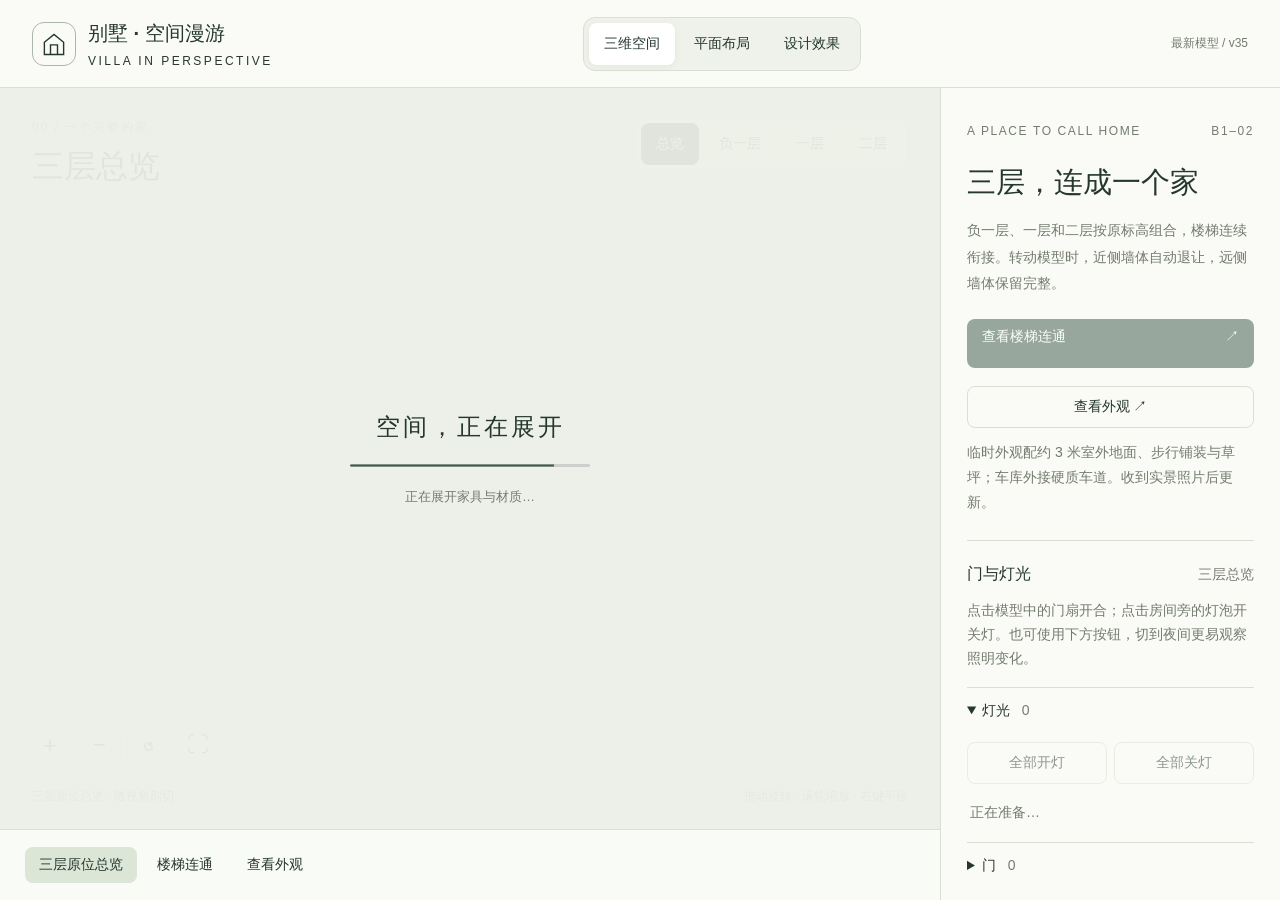
==== index.html @ 6d70e7c1 "Add first-floor perimeter landscaping and garage driveway" ====
<!doctype html>
<html lang="zh-CN"><head><meta charset="utf-8"><meta name="viewport" content="width=device-width,initial-scale=1"><meta name="theme-color" content="#f4f3ee"><title>别墅 · 空间漫游</title><link rel="stylesheet" href="style.css?v=interactive-2"><link rel="stylesheet" href="interaction-style.css?v=2"><script type="importmap">{"imports":{"three":"./vendor/three.module.js"}}</script></head>
<body>
<header><a class="brand" href="./" aria-label="别墅空间首页"><svg viewBox="0 0 32 32" fill="none" aria-hidden="true"><path d="M5 14 16 5l11 9v14H5Z M12 28V17h8v11"/></svg><span>别墅 · 空间漫游<small>VILLA IN PERSPECTIVE</small></span></a><nav aria-label="查看方式"><button data-mode="3d" aria-pressed="true">三维空间</button><button data-mode="plan" aria-pressed="false">平面布局</button><button data-mode="render" aria-pressed="false">设计效果</button></nav><span class="version">最新模型 / v35</span></header>
<main><section class="workspace" aria-label="别墅浏览区域"><div class="view-heading"><div><small id="chapter">00 / 一个完整的家</small><h1 id="floor-title">三层总览</h1></div><div class="floors" role="group" aria-label="选择楼层"><button data-floor="ALL" aria-pressed="true">总览</button><button data-floor="B1" aria-pressed="false">负一层</button><button data-floor="F1" aria-pressed="false">一层</button><button data-floor="F2" aria-pressed="false">二层</button></div></div><div id="stage" tabindex="0" role="region" aria-label="别墅三维模型，可点击门扇开合，使用灯泡按钮开关灯，拖动旋转，滚轮缩放"><div id="loader" role="status"><span class="loader-mark">空间，正在展开</span><progress id="progress" max="100" value="0"></progress><span id="load-text">正在准备三层模型…</span><button id="retry" hidden>重新加载</button></div><div id="room-labels" aria-label="三维房间标签"></div><div class="viewport-tools" aria-label="视角控制"><button id="zoom-in" aria-label="放大">＋</button><button id="zoom-out" aria-label="缩小">−</button><button id="reset" aria-label="回到本层全貌">↺</button><button id="full" aria-label="全屏查看">⛶</button></div><div class="view-note"><span id="view-name">三层原位总览 · 随视角剖切</span><span id="gesture">拖动旋转 · 滚轮缩放 · 右键平移</span></div></div><div id="render-view" hidden><img id="large-render" alt=""><div id="render-empty" hidden>该空间暂无 v35 独立效果图，可在三维空间查看最新布局。</div><p id="render-caption"></p></div><div class="room-strip" id="room-strip" aria-label="选择空间"></div></section>
<aside><div class="eyebrow">A PLACE TO CALL HOME <span id="room-index">01</span></div><h2 id="room-title">一层的全貌</h2><p id="room-description">从入户到会客、餐叙与日常起居，把每个空间的关系连起来。</p><button class="primary" id="inside">走进客厅 <span>↗</span></button><div id="overview-actions" class="overview-actions"><button id="exterior-view">查看外观 ↗</button><p>临时外观配约 3 米室外地面、步行铺装与草坪；车库外接硬质车道。收到实景照片后更新。</p></div><section class="devices" id="device-panel" aria-label="门与灯光控制"><div class="section-heading"><h3>门与灯光</h3><span id="device-scope">一层</span></div><p class="device-help">点击模型中的门扇开合；点击房间旁的灯泡开关灯。也可使用下方按钮，切到夜间更易观察照明变化。</p><details open><summary>灯光 <span id="light-count">0</span></summary><div class="device-actions"><button data-all-device="light" data-on="true">全部开灯</button><button data-all-device="light" data-on="false">全部关灯</button></div><div id="light-list" class="device-list"></div></details><details><summary>门 <span id="door-count">0</span></summary><div class="device-actions"><button data-all-device="door" data-on="true">全部开门</button><button data-all-device="door" data-on="false">全部关门</button></div><div id="door-list" class="device-list"></div></details><p id="device-status" class="device-status" role="status" aria-live="polite">开关状态在本次浏览中保留。</p><p class="device-help">开关作用于三维模型与平面布局，设计效果图保持静态。灯光为实时近似预览。</p></section><section class="reference"><div class="section-heading"><h3>设计效果对照</h3><span>v35</span></div><button id="open-render" aria-label="放大设计效果图"><img id="reference-image" src="images/living.jpg" alt="v35 客厅渲染图"><span>查看大图 ↗</span></button><p id="image-note">客厅 · 最新设计渲染</p></section><section class="settings"><h3>空间呈现</h3><div class="setting"><span>墙体显示</span><div class="segmented" role="group" aria-label="墙体显示"><button id="cut" aria-pressed="true">随视角</button><button id="solid" aria-pressed="false">完整</button></div></div><div class="setting"><label for="labels">房间与灯光标签</label><input type="checkbox" id="labels" checked></div><div class="setting"><span>光线氛围</span><div class="segmented" role="group" aria-label="光线氛围"><button id="day" aria-pressed="true">日间</button><button id="night" aria-pressed="false">夜间</button></div></div><p class="hint">随视角模式保留远侧完整墙面，隐藏近侧墙体上部；平面布局使用统一低墙。灯光为实时近似预览。</p></section><details><summary>图纸与模型说明</summary><p>三维模型直接来自 v35 完整工程，保留三层建筑和家具布局，并为浏览器简化细分与材质。三层总览按原标高拼合，二层到层平台补充衔接板。外观与屋顶出入口为临时方案，等待照片更新。平面布局是单层模型的正上方视图。效果图仅展示已有 v35 渲染。</p><p>建筑尺寸及部分家具使用空间仍待核定，本页用于设计浏览。</p><p><a href="credits.html">素材来源与使用说明</a></p></details></aside></main>
<script type="module" src="app.js?v=landscape-1"></script></body></html>
---- style.css ----
:root{font-family:Inter,"Microsoft YaHei","PingFang SC",sans-serif;color:#25372e;background:#f4f3ee;font-synthesis:none;--ink:#25372e;--muted:#747b71;--line:#dadfd5;--paper:#fafbf7;--accent:#365646}*{box-sizing:border-box}body{margin:0}button,input,a{-webkit-tap-highlight-color:transparent}button{font:inherit;cursor:pointer;border:1px solid var(--line);background:transparent;color:inherit;min-height:42px;border-radius:8px;padding:9px 15px;transition:background .18s,color .18s}button:hover{background:#e4eadf}button:focus-visible,a:focus-visible,summary:focus-visible,input:focus-visible{outline:3px solid #8ca88e;outline-offset:3px}button[aria-pressed=true]{background:var(--ink);color:white;border-color:var(--ink)}button:disabled{opacity:.5;cursor:wait}button[hidden],[hidden]{display:none!important}header{height:88px;border-bottom:1px solid var(--line);display:flex;align-items:center;justify-content:space-between;padding:0 32px;background:var(--paper);gap:20px}.brand{display:flex;gap:12px;align-items:center;text-decoration:none;color:inherit;font-size:20px;font-weight:600}.brand svg{width:44px;height:44px;border:1px solid #acb6aa;border-radius:12px;padding:7px;stroke:currentColor;stroke-width:1.6}.brand small{display:block;font-size:12px;letter-spacing:2.5px;margin-top:7px;font-weight:400}nav{display:flex;gap:4px;background:#eff1eb;padding:5px;border:1px solid var(--line);border-radius:12px}nav button{border:0;font-size:14px}nav button[aria-pressed=true]{background:white;color:var(--ink);box-shadow:0 2px 9px #2436260c}.version{font-size:12px;color:var(--muted)}main{display:grid;grid-template-columns:minmax(0,1fr) 340px;height:calc(100dvh - 88px);min-height:620px}.workspace{position:relative;display:flex;flex-direction:column;min-width:0;overflow:hidden;background:radial-gradient(ellipse at center,#f3f4ed,#e8ece3)}.view-heading{position:absolute;top:29px;left:32px;right:32px;display:flex;justify-content:space-between;align-items:flex-start;z-index:3;pointer-events:none}.view-heading small{color:var(--muted);font-size:12px;letter-spacing:2px}h1{font-weight:400;font-size:32px;margin:9px 0}.floors{display:flex;gap:5px;padding:5px;border:1px solid #d2d8cb;background:#fafbf7ed;border-radius:12px;pointer-events:auto}.floors button{font-size:14px;border:0}#stage{position:relative;flex:1;min-height:400px;outline:none;touch-action:none}canvas{display:block;width:100%;height:100%}#loader{position:absolute;inset:0;display:flex;align-items:center;justify-content:center;flex-direction:column;gap:20px;z-index:8;background:#edf0e8ef}.loader-mark{font-size:24px;font-weight:300;letter-spacing:3px}progress{width:240px;height:5px;accent-color:var(--accent)}#load-text{font-size:13px;color:var(--muted)}.viewport-tools{position:absolute;bottom:63px;left:28px;display:flex;gap:6px;z-index:4}.viewport-tools button{font-size:22px;min-width:43px;background:#fafbf7e8;padding:4px 10px}.view-note{position:absolute;bottom:24px;left:32px;right:32px;display:flex;justify-content:space-between;gap:12px;color:#626d60;font-size:12px}.room-strip{display:flex;gap:6px;flex-wrap:wrap;border-top:1px solid var(--line);padding:17px 25px;background:#f9fbf7}.room-strip button{font-size:14px;min-height:36px;padding:7px 13px;border-color:transparent}.room-strip button[aria-pressed=true]{background:#dbe6d7;color:var(--ink)}aside{background:var(--paper);border-left:1px solid var(--line);padding:36px 26px 28px;overflow-y:auto}.eyebrow{font-size:12px;letter-spacing:1.6px;color:var(--muted);display:flex;justify-content:space-between}h2{font-weight:400;font-size:29px;margin:25px 0 14px}p{font-size:14px;line-height:1.9;color:#737b6e;margin:0 0 20px}.primary{display:flex;justify-content:space-between;width:100%;background:var(--accent);color:#fff;border:0;margin:22px 0 30px;min-height:49px;font-size:14px}.primary:hover{background:#244736}.section-heading{display:flex;justify-content:space-between;align-items:center}.section-heading span{font-size:12px;color:var(--muted)}h3{font-size:14px;font-weight:500;margin:0 0 15px}.reference button{position:relative;padding:0;border:0;display:block;width:100%;overflow:hidden;line-height:0}.reference img{width:100%;aspect-ratio:16/9;object-fit:cover;display:block;border-radius:8px}.reference button span{position:absolute;bottom:0;right:0;background:#203529ac;color:white;font-size:12px;padding:12px;line-height:1}.reference p{font-size:12px;margin:10px 0 22px}.settings{padding:23px 0 7px;border-top:1px solid var(--line)}.setting{display:flex;align-items:center;justify-content:space-between;margin:14px 0;font-size:14px}.segmented{display:flex;gap:3px;background:#edf0e8;padding:3px;border-radius:8px}.segmented button{font-size:13px;border:0;min-height:33px;padding:6px 13px}.segmented button[aria-pressed=true]{background:#fff;color:var(--ink);box-shadow:0 1px 3px #0001}input[type=checkbox]{accent-color:var(--accent);width:20px;height:20px}.hint{font-size:12px;line-height:1.8;margin:18px 0;color:#848a80}details{border-top:1px solid var(--line);padding-top:20px;font-size:13px}summary{cursor:pointer}details p{font-size:12px;margin:15px 0}details a{color:var(--ink)}#room-labels{position:absolute;inset:0;pointer-events:none;overflow:hidden}.label{position:absolute;transform:translate(-50%,-50%);pointer-events:auto;background:#fafcf4ed;border:1px solid #c6cfc1;border-radius:20px;padding:5px 12px;font-size:12px;min-height:30px;box-shadow:0 2px 7px #3642330d;white-space:nowrap}.label.selected{background:#365646;color:white;border-color:#365646}#render-view{flex:1;min-height:400px;padding:128px 34px 34px;display:flex;flex-direction:column;justify-content:center;align-items:center}#large-render{max-width:100%;max-height:calc(100dvh - 345px);object-fit:contain;box-shadow:0 14px 40px #23351e12}#render-caption{font-size:13px;margin:15px 0 0}#render-empty{padding:50px;font-size:16px;line-height:2;max-width:500px}.workspace:fullscreen{height:100dvh;width:100vw}.workspace:fullscreen #stage{height:calc(100dvh - 100px)}@media(min-width:1700px){main{grid-template-columns:minmax(0,1fr) 380px}aside{padding:42px 32px}p{font-size:16px}.room-strip{padding:20px 32px}}@media(max-width:1050px){header{padding:0 20px}.version{display:none}main{grid-template-columns:minmax(0,1fr) 300px}.view-heading{left:20px;right:20px}.floors button{padding:8px}.view-note{left:20px;right:20px;flex-direction:column}#gesture{font-size:12px}.viewport-tools{bottom:76px}.brand{font-size:17px}.brand small{font-size:12px}}@media(max-width:760px){header{height:auto;min-height:128px;flex-wrap:wrap;justify-content:center;padding:18px 14px 12px;gap:15px}.brand{width:100%;justify-content:center;font-size:18px}.brand svg{width:37px;height:37px}.brand small{font-size:12px;margin-top:4px}nav{width:100%;justify-content:center}nav button{flex:1}main{display:block;height:auto;min-height:0}.workspace{height:76dvh;min-height:580px}.view-heading{top:20px;left:18px;right:18px}h1{font-size:25px}.view-heading small{font-size:12px}.floors{gap:0;padding:3px}.floors button{font-size:12px;padding:8px}.room-strip{padding:11px 12px;max-height:137px;overflow-y:auto;gap:3px}.room-strip button{font-size:13px;padding:6px 10px}.viewport-tools{left:17px}.view-note{left:18px;bottom:18px}#stage{min-height:340px}aside{border-left:0;border-top:1px solid var(--line);padding:30px 23px;overflow:visible}#large-render{max-height:45dvh}#render-view{min-height:320px;padding:110px 18px 20px}.reference img{max-height:300px;object-fit:contain;background:#edf0e8}p{font-size:16px}.hint,details p{font-size:13px}.label{font-size:12px;padding:4px 9px}}@media(prefers-reduced-motion:reduce){*{transition:none!important}}
---- interaction-style.css ----
.devices{border-top:1px solid var(--line);padding:23px 0 22px;margin-bottom:22px}
.devices h3{font-size:16px;margin-bottom:0}
.devices .section-heading{gap:12px;margin-bottom:14px}
.devices .section-heading span{font-size:14px;text-align:right}
.device-help{font-size:14px;line-height:1.7;margin:12px 0 16px}
.devices details{padding-top:14px;margin-top:14px}
.devices summary{font-size:14px;min-height:32px}
.devices summary span{color:var(--muted);margin-left:8px}
.device-actions{display:flex;gap:7px;margin:8px 0 12px}
.device-actions button{flex:1;font-size:14px;padding:8px}
.device-list{display:grid;gap:6px;max-height:240px;overflow-y:auto;padding:3px}
.device-row{display:flex;justify-content:space-between;align-items:center;gap:10px;text-align:left;width:100%;font-size:14px;padding:10px;line-height:1.5}
.device-row[aria-pressed=true]{background:#e2eadb;color:var(--ink);border-color:#a6baa0}
.device-state{flex-shrink:0;font-size:12px;color:inherit}
.device-status{font-size:14px;min-height:24px;margin:15px 0 0;color:var(--ink)}
.device-empty{font-size:14px;margin:0}
.label-wrap{position:absolute;display:flex;transform:translate(-50%,-50%);pointer-events:auto;white-space:nowrap;background:#fafcf4ed;border:1px solid #b6c2b0;border-radius:22px;box-shadow:0 2px 7px #3642330d}
.label-wrap button{font-size:14px;min-height:36px;border:0;border-radius:22px;padding:6px 12px;background:transparent;line-height:1.4}
.label-wrap .room-target.selected{background:var(--accent);color:white}
.label-wrap .light-target{display:grid;place-items:center;min-width:38px;padding:6px;border-left:1px solid #b6c2b0;border-radius:0 22px 22px 0;color:#747b71}
.label-wrap .light-target[aria-pressed=true]{background:#f5dfa6;color:#604512}
.light-target svg{height:20px;width:20px;stroke:currentColor;stroke-width:1.7;stroke-linecap:round;stroke-linejoin:round}
.overview-actions{margin:-12px 0 25px}
.overview-actions button{width:100%;font-size:14px}
.overview-actions p{font-size:14px;margin:12px 0 0;line-height:1.8}
.floor-label{border-color:#7b927a;background:#f8faef}
.floor-label button{font-size:14px;font-weight:500;min-height:42px}
.label-wrap button:hover{background:#dbe6d7}
@media(max-width:760px){.device-list{max-height:280px}.device-actions button,.label-wrap button{min-height:44px}.label-wrap .light-target{min-width:44px}.device-row{font-size:16px}.device-state{font-size:14px}}
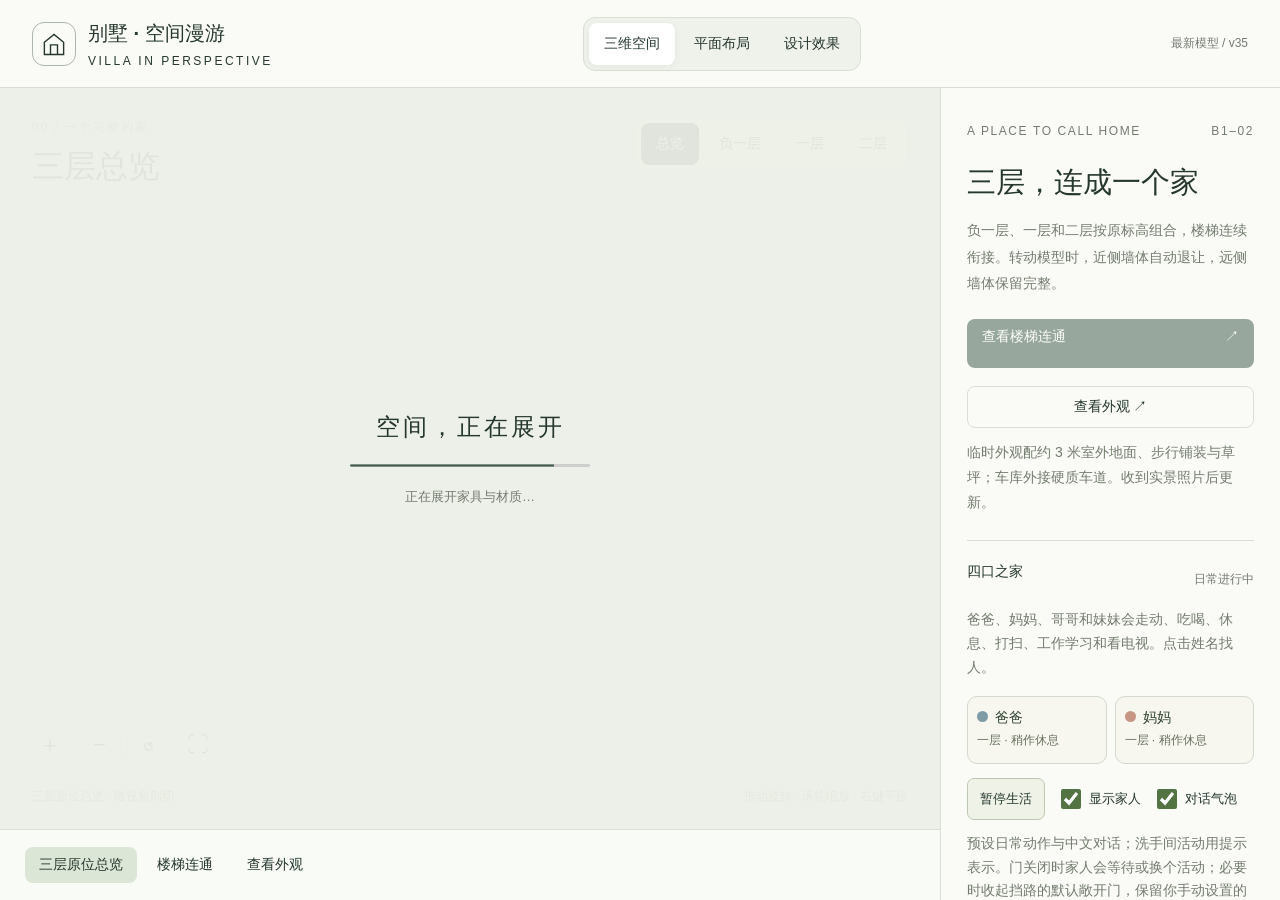
==== commit 22d10bb6: "Add animated family routines, conversations and stair navigation" ====
--- a/index.html
+++ b/index.html
@@ -1,7 +1,7 @@
 <!doctype html>
-<html lang="zh-CN"><head><meta charset="utf-8"><meta name="viewport" content="width=device-width,initial-scale=1"><meta name="theme-color" content="#f4f3ee"><title>别墅 · 空间漫游</title><link rel="stylesheet" href="style.css?v=interactive-2"><link rel="stylesheet" href="interaction-style.css?v=2"><script type="importmap">{"imports":{"three":"./vendor/three.module.js"}}</script></head>
+<html lang="zh-CN"><head><meta charset="utf-8"><meta name="viewport" content="width=device-width,initial-scale=1"><meta name="theme-color" content="#f4f3ee"><title>别墅 · 空间漫游</title><link rel="stylesheet" href="style.css?v=interactive-2"><link rel="stylesheet" href="interaction-style.css?v=2"><link rel="stylesheet" href="family-style.css?v=1"><script type="importmap">{"imports":{"three":"./vendor/three.module.js"}}</script></head>
 <body>
 <header><a class="brand" href="./" aria-label="别墅空间首页"><svg viewBox="0 0 32 32" fill="none" aria-hidden="true"><path d="M5 14 16 5l11 9v14H5Z M12 28V17h8v11"/></svg><span>别墅 · 空间漫游<small>VILLA IN PERSPECTIVE</small></span></a><nav aria-label="查看方式"><button data-mode="3d" aria-pressed="true">三维空间</button><button data-mode="plan" aria-pressed="false">平面布局</button><button data-mode="render" aria-pressed="false">设计效果</button></nav><span class="version">最新模型 / v35</span></header>
-<main><section class="workspace" aria-label="别墅浏览区域"><div class="view-heading"><div><small id="chapter">00 / 一个完整的家</small><h1 id="floor-title">三层总览</h1></div><div class="floors" role="group" aria-label="选择楼层"><button data-floor="ALL" aria-pressed="true">总览</button><button data-floor="B1" aria-pressed="false">负一层</button><button data-floor="F1" aria-pressed="false">一层</button><button data-floor="F2" aria-pressed="false">二层</button></div></div><div id="stage" tabindex="0" role="region" aria-label="别墅三维模型，可点击门扇开合，使用灯泡按钮开关灯，拖动旋转，滚轮缩放"><div id="loader" role="status"><span class="loader-mark">空间，正在展开</span><progress id="progress" max="100" value="0"></progress><span id="load-text">正在准备三层模型…</span><button id="retry" hidden>重新加载</button></div><div id="room-labels" aria-label="三维房间标签"></div><div class="viewport-tools" aria-label="视角控制"><button id="zoom-in" aria-label="放大">＋</button><button id="zoom-out" aria-label="缩小">−</button><button id="reset" aria-label="回到本层全貌">↺</button><button id="full" aria-label="全屏查看">⛶</button></div><div class="view-note"><span id="view-name">三层原位总览 · 随视角剖切</span><span id="gesture">拖动旋转 · 滚轮缩放 · 右键平移</span></div></div><div id="render-view" hidden><img id="large-render" alt=""><div id="render-empty" hidden>该空间暂无 v35 独立效果图，可在三维空间查看最新布局。</div><p id="render-caption"></p></div><div class="room-strip" id="room-strip" aria-label="选择空间"></div></section>
-<aside><div class="eyebrow">A PLACE TO CALL HOME <span id="room-index">01</span></div><h2 id="room-title">一层的全貌</h2><p id="room-description">从入户到会客、餐叙与日常起居，把每个空间的关系连起来。</p><button class="primary" id="inside">走进客厅 <span>↗</span></button><div id="overview-actions" class="overview-actions"><button id="exterior-view">查看外观 ↗</button><p>临时外观配约 3 米室外地面、步行铺装与草坪；车库外接硬质车道。收到实景照片后更新。</p></div><section class="devices" id="device-panel" aria-label="门与灯光控制"><div class="section-heading"><h3>门与灯光</h3><span id="device-scope">一层</span></div><p class="device-help">点击模型中的门扇开合；点击房间旁的灯泡开关灯。也可使用下方按钮，切到夜间更易观察照明变化。</p><details open><summary>灯光 <span id="light-count">0</span></summary><div class="device-actions"><button data-all-device="light" data-on="true">全部开灯</button><button data-all-device="light" data-on="false">全部关灯</button></div><div id="light-list" class="device-list"></div></details><details><summary>门 <span id="door-count">0</span></summary><div class="device-actions"><button data-all-device="door" data-on="true">全部开门</button><button data-all-device="door" data-on="false">全部关门</button></div><div id="door-list" class="device-list"></div></details><p id="device-status" class="device-status" role="status" aria-live="polite">开关状态在本次浏览中保留。</p><p class="device-help">开关作用于三维模型与平面布局，设计效果图保持静态。灯光为实时近似预览。</p></section><section class="reference"><div class="section-heading"><h3>设计效果对照</h3><span>v35</span></div><button id="open-render" aria-label="放大设计效果图"><img id="reference-image" src="images/living.jpg" alt="v35 客厅渲染图"><span>查看大图 ↗</span></button><p id="image-note">客厅 · 最新设计渲染</p></section><section class="settings"><h3>空间呈现</h3><div class="setting"><span>墙体显示</span><div class="segmented" role="group" aria-label="墙体显示"><button id="cut" aria-pressed="true">随视角</button><button id="solid" aria-pressed="false">完整</button></div></div><div class="setting"><label for="labels">房间与灯光标签</label><input type="checkbox" id="labels" checked></div><div class="setting"><span>光线氛围</span><div class="segmented" role="group" aria-label="光线氛围"><button id="day" aria-pressed="true">日间</button><button id="night" aria-pressed="false">夜间</button></div></div><p class="hint">随视角模式保留远侧完整墙面，隐藏近侧墙体上部；平面布局使用统一低墙。灯光为实时近似预览。</p></section><details><summary>图纸与模型说明</summary><p>三维模型直接来自 v35 完整工程，保留三层建筑和家具布局，并为浏览器简化细分与材质。三层总览按原标高拼合，二层到层平台补充衔接板。外观与屋顶出入口为临时方案，等待照片更新。平面布局是单层模型的正上方视图。效果图仅展示已有 v35 渲染。</p><p>建筑尺寸及部分家具使用空间仍待核定，本页用于设计浏览。</p><p><a href="credits.html">素材来源与使用说明</a></p></details></aside></main>
-<script type="module" src="app.js?v=landscape-1"></script></body></html>
+<main><section class="workspace" aria-label="别墅浏览区域"><div class="view-heading"><div><small id="chapter">00 / 一个完整的家</small><h1 id="floor-title">三层总览</h1></div><div class="floors" role="group" aria-label="选择楼层"><button data-floor="ALL" aria-pressed="true">总览</button><button data-floor="B1" aria-pressed="false">负一层</button><button data-floor="F1" aria-pressed="false">一层</button><button data-floor="F2" aria-pressed="false">二层</button></div></div><div id="stage" tabindex="0" role="region" aria-label="别墅三维模型，可点击门扇开合，使用灯泡按钮开关灯，拖动旋转，滚轮缩放"><div id="loader" role="status"><span class="loader-mark">空间，正在展开</span><progress id="progress" max="100" value="0"></progress><span id="load-text">正在准备三层模型…</span><button id="retry" hidden>重新加载</button></div><div id="family-bubbles" class="family-bubbles" aria-label="家人对话"></div><div id="room-labels" aria-label="三维房间标签"></div><div class="viewport-tools" aria-label="视角控制"><button id="zoom-in" aria-label="放大">＋</button><button id="zoom-out" aria-label="缩小">−</button><button id="reset" aria-label="回到本层全貌">↺</button><button id="full" aria-label="全屏查看">⛶</button></div><div class="view-note"><span id="view-name">三层原位总览 · 随视角剖切</span><span id="gesture">拖动旋转 · 滚轮缩放 · 右键平移</span></div></div><div id="render-view" hidden><img id="large-render" alt=""><div id="render-empty" hidden>该空间暂无 v35 独立效果图，可在三维空间查看最新布局。</div><p id="render-caption"></p></div><div class="room-strip" id="room-strip" aria-label="选择空间"></div></section>
+<aside><div class="eyebrow">A PLACE TO CALL HOME <span id="room-index">01</span></div><h2 id="room-title">一层的全貌</h2><p id="room-description">从入户到会客、餐叙与日常起居，把每个空间的关系连起来。</p><button class="primary" id="inside">走进客厅 <span>↗</span></button><div id="overview-actions" class="overview-actions"><button id="exterior-view">查看外观 ↗</button><p>临时外观配约 3 米室外地面、步行铺装与草坪；车库外接硬质车道。收到实景照片后更新。</p></div><section class="family" aria-label="四口之家"><div class="section-heading"><h3>四口之家</h3><span>日常进行中</span></div><p class="device-help">爸爸、妈妈、哥哥和妹妹会走动、吃喝、休息、打扫、工作学习和看电视。点击姓名找人。</p><div id="family-list" class="family-list"></div><div class="family-options"><button id="family-pause" aria-pressed="false">暂停生活</button><label><input id="family-show" type="checkbox" checked>显示家人</label><label><input id="family-dialogue" type="checkbox" checked>对话气泡</label></div><p class="device-help">预设日常动作与中文对话；洗手间活动用提示表示。门关闭时家人会等待或换个活动；必要时收起挡路的默认敞开门，保留你手动设置的门状态。人物仅在三维与平面视图中活动。</p></section><section class="devices" id="device-panel" aria-label="门与灯光控制"><div class="section-heading"><h3>门与灯光</h3><span id="device-scope">一层</span></div><p class="device-help">点击模型中的门扇开合；点击房间旁的灯泡开关灯。也可使用下方按钮，切到夜间更易观察照明变化。</p><details open><summary>灯光 <span id="light-count">0</span></summary><div class="device-actions"><button data-all-device="light" data-on="true">全部开灯</button><button data-all-device="light" data-on="false">全部关灯</button></div><div id="light-list" class="device-list"></div></details><details><summary>门 <span id="door-count">0</span></summary><div class="device-actions"><button data-all-device="door" data-on="true">全部开门</button><button data-all-device="door" data-on="false">全部关门</button></div><div id="door-list" class="device-list"></div></details><p id="device-status" class="device-status" role="status" aria-live="polite">开关状态在本次浏览中保留。</p><p class="device-help">开关作用于三维模型与平面布局，设计效果图保持静态。灯光为实时近似预览。</p></section><section class="reference"><div class="section-heading"><h3>设计效果对照</h3><span>v35</span></div><button id="open-render" aria-label="放大设计效果图"><img id="reference-image" src="images/living.jpg" alt="v35 客厅渲染图"><span>查看大图 ↗</span></button><p id="image-note">客厅 · 最新设计渲染</p></section><section class="settings"><h3>空间呈现</h3><div class="setting"><span>墙体显示</span><div class="segmented" role="group" aria-label="墙体显示"><button id="cut" aria-pressed="true">随视角</button><button id="solid" aria-pressed="false">完整</button></div></div><div class="setting"><label for="labels">房间与灯光标签</label><input type="checkbox" id="labels" checked></div><div class="setting"><span>光线氛围</span><div class="segmented" role="group" aria-label="光线氛围"><button id="day" aria-pressed="true">日间</button><button id="night" aria-pressed="false">夜间</button></div></div><p class="hint">随视角模式保留远侧完整墙面，隐藏近侧墙体上部；平面布局使用统一低墙。灯光为实时近似预览。</p></section><details><summary>图纸与模型说明</summary><p>三维模型直接来自 v35 完整工程，保留三层建筑和家具布局，并为浏览器简化细分与材质。三层总览按原标高拼合，二层到层平台补充衔接板。外观与屋顶出入口为临时方案，等待照片更新。平面布局是单层模型的正上方视图。效果图仅展示已有 v35 渲染。</p><p>建筑尺寸及部分家具使用空间仍待核定，本页用于设计浏览。</p><p><a href="credits.html">素材来源与使用说明</a></p></details></aside></main>
+<script type="module" src="app.js?v=family-1"></script></body></html>
--- a/family-style.css
+++ b/family-style.css
@@ -0,0 +1 @@
+.family{border-top:1px solid #d8dbd0;margin-top:24px;padding-top:22px}.family-list{display:grid;grid-template-columns:1fr 1fr;gap:8px;margin:14px 0}.family-person{padding:11px 9px;text-align:left;border:1px solid #d3d9cb;border-radius:10px;background:#f7f7f0;min-height:68px}.family-person strong{display:block;font-size:14px;color:#344634}.family-person strong:before{content:'';display:inline-block;width:11px;height:11px;background:var(--person-color);border-radius:50%;margin-right:7px}.family-person span{display:block;font-size:12px;line-height:1.6;color:#67705e;margin-top:4px}.family-person:hover{background:#eaf0e2}.family-options{display:flex;flex-wrap:wrap;align-items:center;gap:12px;font-size:13px}.family-options button{padding:8px 12px;border:1px solid #bdc8b3;border-radius:7px;background:#eef2e7;font-size:13px}.family-options label{display:flex;align-items:center;gap:5px}.family-options input{accent-color:#537343}.family-bubbles{position:absolute;inset:0;pointer-events:none;z-index:5;overflow:hidden}.family-bubble{position:absolute;transform:translate(-50%,-100%);width:max-content;max-width:min(210px,65vw);padding:9px 13px;border:1px solid #b5c6a6;border-radius:13px 13px 13px 3px;background:rgba(255,253,245,.96);color:#344631;font-size:13px;line-height:1.5;box-shadow:0 4px 14px #31402419}.family-bubble[hidden]{display:none}
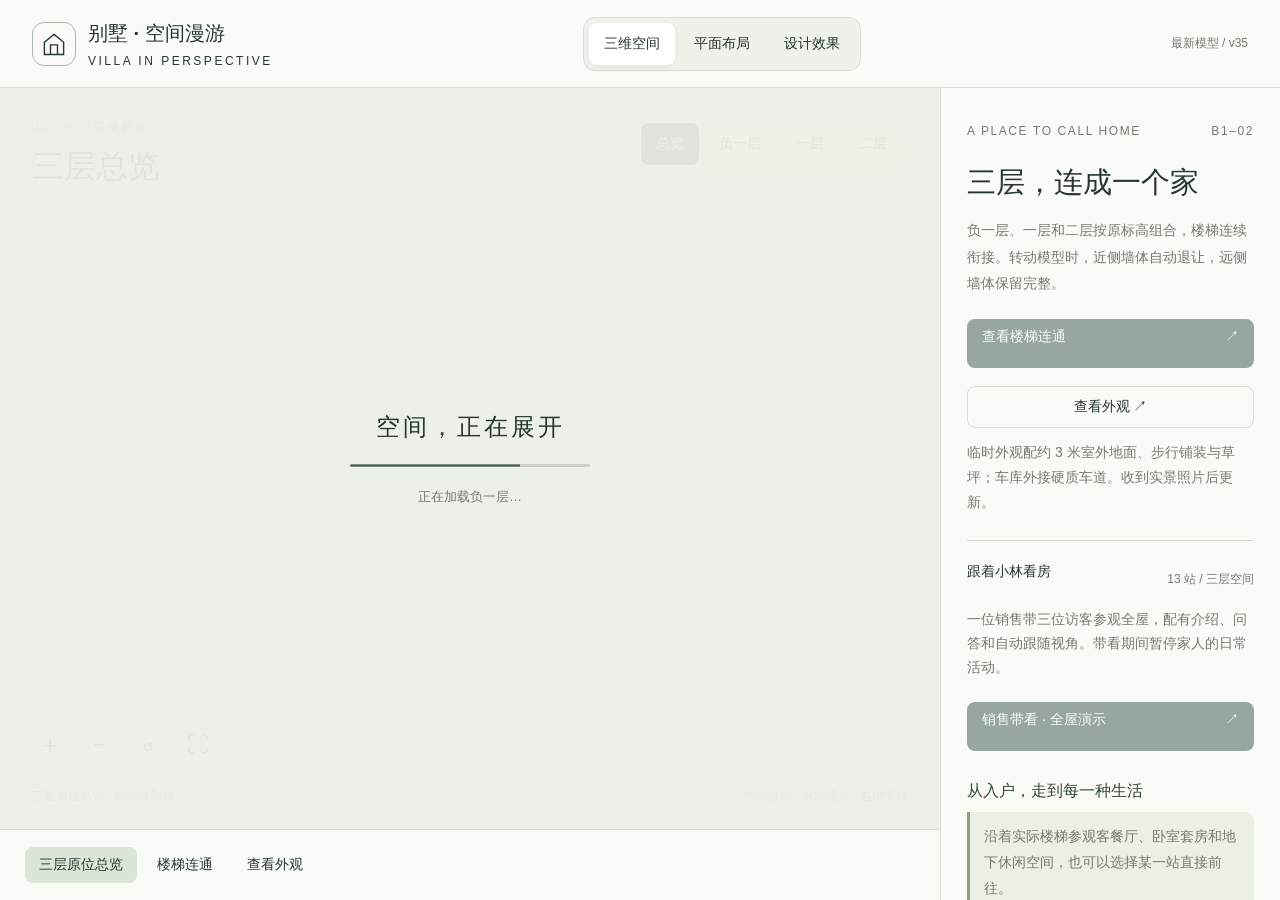
==== commit b9d37be1: "Add furniture activities and guided villa tour" ====
--- a/index.html
+++ b/index.html
@@ -1,7 +1,7 @@
 <!doctype html>
-<html lang="zh-CN"><head><meta charset="utf-8"><meta name="viewport" content="width=device-width,initial-scale=1"><meta name="theme-color" content="#f4f3ee"><title>别墅 · 空间漫游</title><link rel="stylesheet" href="style.css?v=interactive-2"><link rel="stylesheet" href="interaction-style.css?v=2"><link rel="stylesheet" href="family-style.css?v=1"><script type="importmap">{"imports":{"three":"./vendor/three.module.js"}}</script></head>
+<html lang="zh-CN"><head><meta charset="utf-8"><meta name="viewport" content="width=device-width,initial-scale=1"><meta name="theme-color" content="#f4f3ee"><title>别墅 · 空间漫游</title><link rel="stylesheet" href="style.css?v=interactive-2"><link rel="stylesheet" href="interaction-style.css?v=2"><link rel="stylesheet" href="family-style.css?v=2"><script type="importmap">{"imports":{"three":"./vendor/three.module.js"}}</script></head>
 <body>
 <header><a class="brand" href="./" aria-label="别墅空间首页"><svg viewBox="0 0 32 32" fill="none" aria-hidden="true"><path d="M5 14 16 5l11 9v14H5Z M12 28V17h8v11"/></svg><span>别墅 · 空间漫游<small>VILLA IN PERSPECTIVE</small></span></a><nav aria-label="查看方式"><button data-mode="3d" aria-pressed="true">三维空间</button><button data-mode="plan" aria-pressed="false">平面布局</button><button data-mode="render" aria-pressed="false">设计效果</button></nav><span class="version">最新模型 / v35</span></header>
 <main><section class="workspace" aria-label="别墅浏览区域"><div class="view-heading"><div><small id="chapter">00 / 一个完整的家</small><h1 id="floor-title">三层总览</h1></div><div class="floors" role="group" aria-label="选择楼层"><button data-floor="ALL" aria-pressed="true">总览</button><button data-floor="B1" aria-pressed="false">负一层</button><button data-floor="F1" aria-pressed="false">一层</button><button data-floor="F2" aria-pressed="false">二层</button></div></div><div id="stage" tabindex="0" role="region" aria-label="别墅三维模型，可点击门扇开合，使用灯泡按钮开关灯，拖动旋转，滚轮缩放"><div id="loader" role="status"><span class="loader-mark">空间，正在展开</span><progress id="progress" max="100" value="0"></progress><span id="load-text">正在准备三层模型…</span><button id="retry" hidden>重新加载</button></div><div id="family-bubbles" class="family-bubbles" aria-label="家人对话"></div><div id="room-labels" aria-label="三维房间标签"></div><div class="viewport-tools" aria-label="视角控制"><button id="zoom-in" aria-label="放大">＋</button><button id="zoom-out" aria-label="缩小">−</button><button id="reset" aria-label="回到本层全貌">↺</button><button id="full" aria-label="全屏查看">⛶</button></div><div class="view-note"><span id="view-name">三层原位总览 · 随视角剖切</span><span id="gesture">拖动旋转 · 滚轮缩放 · 右键平移</span></div></div><div id="render-view" hidden><img id="large-render" alt=""><div id="render-empty" hidden>该空间暂无 v35 独立效果图，可在三维空间查看最新布局。</div><p id="render-caption"></p></div><div class="room-strip" id="room-strip" aria-label="选择空间"></div></section>
-<aside><div class="eyebrow">A PLACE TO CALL HOME <span id="room-index">01</span></div><h2 id="room-title">一层的全貌</h2><p id="room-description">从入户到会客、餐叙与日常起居，把每个空间的关系连起来。</p><button class="primary" id="inside">走进客厅 <span>↗</span></button><div id="overview-actions" class="overview-actions"><button id="exterior-view">查看外观 ↗</button><p>临时外观配约 3 米室外地面、步行铺装与草坪；车库外接硬质车道。收到实景照片后更新。</p></div><section class="family" aria-label="四口之家"><div class="section-heading"><h3>四口之家</h3><span>日常进行中</span></div><p class="device-help">爸爸、妈妈、哥哥和妹妹会走动、吃喝、休息、打扫、工作学习和看电视。点击姓名找人。</p><div id="family-list" class="family-list"></div><div class="family-options"><button id="family-pause" aria-pressed="false">暂停生活</button><label><input id="family-show" type="checkbox" checked>显示家人</label><label><input id="family-dialogue" type="checkbox" checked>对话气泡</label></div><p class="device-help">预设日常动作与中文对话；洗手间活动用提示表示。门关闭时家人会等待或换个活动；必要时收起挡路的默认敞开门，保留你手动设置的门状态。人物仅在三维与平面视图中活动。</p></section><section class="devices" id="device-panel" aria-label="门与灯光控制"><div class="section-heading"><h3>门与灯光</h3><span id="device-scope">一层</span></div><p class="device-help">点击模型中的门扇开合；点击房间旁的灯泡开关灯。也可使用下方按钮，切到夜间更易观察照明变化。</p><details open><summary>灯光 <span id="light-count">0</span></summary><div class="device-actions"><button data-all-device="light" data-on="true">全部开灯</button><button data-all-device="light" data-on="false">全部关灯</button></div><div id="light-list" class="device-list"></div></details><details><summary>门 <span id="door-count">0</span></summary><div class="device-actions"><button data-all-device="door" data-on="true">全部开门</button><button data-all-device="door" data-on="false">全部关门</button></div><div id="door-list" class="device-list"></div></details><p id="device-status" class="device-status" role="status" aria-live="polite">开关状态在本次浏览中保留。</p><p class="device-help">开关作用于三维模型与平面布局，设计效果图保持静态。灯光为实时近似预览。</p></section><section class="reference"><div class="section-heading"><h3>设计效果对照</h3><span>v35</span></div><button id="open-render" aria-label="放大设计效果图"><img id="reference-image" src="images/living.jpg" alt="v35 客厅渲染图"><span>查看大图 ↗</span></button><p id="image-note">客厅 · 最新设计渲染</p></section><section class="settings"><h3>空间呈现</h3><div class="setting"><span>墙体显示</span><div class="segmented" role="group" aria-label="墙体显示"><button id="cut" aria-pressed="true">随视角</button><button id="solid" aria-pressed="false">完整</button></div></div><div class="setting"><label for="labels">房间与灯光标签</label><input type="checkbox" id="labels" checked></div><div class="setting"><span>光线氛围</span><div class="segmented" role="group" aria-label="光线氛围"><button id="day" aria-pressed="true">日间</button><button id="night" aria-pressed="false">夜间</button></div></div><p class="hint">随视角模式保留远侧完整墙面，隐藏近侧墙体上部；平面布局使用统一低墙。灯光为实时近似预览。</p></section><details><summary>图纸与模型说明</summary><p>三维模型直接来自 v35 完整工程，保留三层建筑和家具布局，并为浏览器简化细分与材质。三层总览按原标高拼合，二层到层平台补充衔接板。外观与屋顶出入口为临时方案，等待照片更新。平面布局是单层模型的正上方视图。效果图仅展示已有 v35 渲染。</p><p>建筑尺寸及部分家具使用空间仍待核定，本页用于设计浏览。</p><p><a href="credits.html">素材来源与使用说明</a></p></details></aside></main>
-<script type="module" src="app.js?v=family-1"></script></body></html>
+<aside><div class="eyebrow">A PLACE TO CALL HOME <span id="room-index">01</span></div><h2 id="room-title">一层的全貌</h2><p id="room-description">从入户到会客、餐叙与日常起居，把每个空间的关系连起来。</p><button class="primary" id="inside">走进客厅 <span>↗</span></button><div id="overview-actions" class="overview-actions"><button id="exterior-view">查看外观 ↗</button><p>临时外观配约 3 米室外地面、步行铺装与草坪；车库外接硬质车道。收到实景照片后更新。</p></div><section class="tour-panel" aria-label="销售带看演示"><div class="section-heading"><h3>跟着小林看房</h3><span>13 站 / 三层空间</span></div><p class="device-help">一位销售带三位访客参观全屋，配有介绍、问答和自动跟随视角。带看期间暂停家人的日常活动。</p><button id="tour-start" class="primary" disabled>销售带看 · 全屋演示 <span>↗</span></button><h4 id="tour-title">从入户，走到每一种生活</h4><p id="tour-text" class="tour-narration">沿着实际楼梯参观客餐厅、卧室套房和地下休闲空间，也可以选择某一站直接前往。</p><label class="tour-select">参观站点<select id="tour-stop" disabled></select></label><div class="tour-buttons"><button id="tour-prev" disabled>上一站</button><button id="tour-pause" aria-pressed="false" disabled>暂停带看</button><button id="tour-next" disabled>下一站</button><button id="tour-end" disabled>结束</button></div><div class="tour-options"><label><input id="tour-follow" type="checkbox" checked>跟随视角</label><label><input id="tour-voice" type="checkbox">语音朗读</label><label>节奏 <select id="tour-speed"><option value="1">正常</option><option value="2">加快</option></select></label></div><p id="tour-status" class="device-status" role="status" aria-live="polite">开始后可随时暂停或结束。拖动模型会关闭自动跟随。</p></section><section class="family" aria-label="四口之家"><div class="section-heading"><h3>四口之家</h3><span>日常进行中</span></div><p class="device-help">爸爸、妈妈、哥哥和妹妹会走动、吃喝、休息、打扫、工作学习和看电视。点击姓名找人。</p><div id="family-list" class="family-list"></div><div class="activity-picker"><label>安排谁<select id="activity-person"><option value="father">爸爸</option><option value="mother">妈妈</option><option value="brother">哥哥</option><option value="daughter">妹妹</option></select></label><label>做什么<select id="activity-action"><option value="tv">坐下看电视</option><option value="eat">坐下吃饭</option><option value="sleep">关灯睡觉</option><option value="work">坐到桌前工作学习</option><option value="read">沙发阅读</option><option value="coffee">冲泡咖啡</option><option value="drink">喝水</option><option value="wash">洗手</option><option value="clean">打扫</option><option value="bathroom">使用洗手间</option></select></label><button id="activity-send">安排活动</button></div><div class="activity-shortcuts"><button data-family-action="tv">全家观影</button><button data-family-action="eat">全家用餐</button><button data-family-action="sleep">睡前休息</button><button id="activity-free">恢复自由活动</button><button id="tv-toggle" aria-pressed="false">电视已关 · 打开</button></div><p id="activity-status" class="device-status" role="status" aria-live="polite">也可先选家人，再点击三维模型中的沙发或餐椅，安排使用该座位；点击银幕可开关电视。</p><div class="family-options"><button id="family-pause" aria-pressed="false">暂停生活</button><label><input id="family-show" type="checkbox" checked>显示家人</label><label><input id="family-dialogue" type="checkbox" checked>对话气泡</label></div><p class="device-help">预设动作与中文对话。观影联动银幕与灯光，睡眠先关灯再上床；共用家具会等待空位。洗手间活动用提示表示。门关闭时家人会等待或换个活动；必要时收起挡路的默认敞开门，保留你手动设置的门状态。人物仅在三维与平面视图中活动。</p></section><section class="devices" id="device-panel" aria-label="门与灯光控制"><div class="section-heading"><h3>门与灯光</h3><span id="device-scope">一层</span></div><p class="device-help">点击模型中的门扇开合；点击房间旁的灯泡开关灯。也可使用下方按钮，切到夜间更易观察照明变化。</p><details open><summary>灯光 <span id="light-count">0</span></summary><div class="device-actions"><button data-all-device="light" data-on="true">全部开灯</button><button data-all-device="light" data-on="false">全部关灯</button></div><div id="light-list" class="device-list"></div></details><details><summary>门 <span id="door-count">0</span></summary><div class="device-actions"><button data-all-device="door" data-on="true">全部开门</button><button data-all-device="door" data-on="false">全部关门</button></div><div id="door-list" class="device-list"></div></details><p id="device-status" class="device-status" role="status" aria-live="polite">开关状态在本次浏览中保留。</p><p class="device-help">开关作用于三维模型与平面布局，设计效果图保持静态。灯光为实时近似预览。</p></section><section class="reference"><div class="section-heading"><h3>设计效果对照</h3><span>v35</span></div><button id="open-render" aria-label="放大设计效果图"><img id="reference-image" src="images/living.jpg" alt="v35 客厅渲染图"><span>查看大图 ↗</span></button><p id="image-note">客厅 · 最新设计渲染</p></section><section class="settings"><h3>空间呈现</h3><div class="setting"><span>墙体显示</span><div class="segmented" role="group" aria-label="墙体显示"><button id="cut" aria-pressed="true">随视角</button><button id="solid" aria-pressed="false">完整</button></div></div><div class="setting"><label for="labels">房间与灯光标签</label><input type="checkbox" id="labels" checked></div><div class="setting"><span>光线氛围</span><div class="segmented" role="group" aria-label="光线氛围"><button id="day" aria-pressed="true">日间</button><button id="night" aria-pressed="false">夜间</button></div></div><p class="hint">随视角模式保留远侧完整墙面，隐藏近侧墙体上部；平面布局使用统一低墙。灯光为实时近似预览。</p></section><details><summary>图纸与模型说明</summary><p>三维模型直接来自 v35 完整工程，保留三层建筑和家具布局，并为浏览器简化细分与材质。三层总览按原标高拼合，二层到层平台补充衔接板。外观与屋顶出入口为临时方案，等待照片更新。平面布局是单层模型的正上方视图。效果图仅展示已有 v35 渲染。</p><p>建筑尺寸及部分家具使用空间仍待核定，本页用于设计浏览。</p><p><a href="credits.html">素材来源与使用说明</a></p></details></aside></main>
+<script type="module" src="app.js?v=furniture-tour-1"></script></body></html>
--- a/family-style.css
+++ b/family-style.css
@@ -1 +1,2 @@
 .family{border-top:1px solid #d8dbd0;margin-top:24px;padding-top:22px}.family-list{display:grid;grid-template-columns:1fr 1fr;gap:8px;margin:14px 0}.family-person{padding:11px 9px;text-align:left;border:1px solid #d3d9cb;border-radius:10px;background:#f7f7f0;min-height:68px}.family-person strong{display:block;font-size:14px;color:#344634}.family-person strong:before{content:'';display:inline-block;width:11px;height:11px;background:var(--person-color);border-radius:50%;margin-right:7px}.family-person span{display:block;font-size:12px;line-height:1.6;color:#67705e;margin-top:4px}.family-person:hover{background:#eaf0e2}.family-options{display:flex;flex-wrap:wrap;align-items:center;gap:12px;font-size:13px}.family-options button{padding:8px 12px;border:1px solid #bdc8b3;border-radius:7px;background:#eef2e7;font-size:13px}.family-options label{display:flex;align-items:center;gap:5px}.family-options input{accent-color:#537343}.family-bubbles{position:absolute;inset:0;pointer-events:none;z-index:5;overflow:hidden}.family-bubble{position:absolute;transform:translate(-50%,-100%);width:max-content;max-width:min(210px,65vw);padding:9px 13px;border:1px solid #b5c6a6;border-radius:13px 13px 13px 3px;background:rgba(255,253,245,.96);color:#344631;font-size:13px;line-height:1.5;box-shadow:0 4px 14px #31402419}.family-bubble[hidden]{display:none}
+.tour-panel{border-top:1px solid #d8dbd0;margin-top:24px;padding-top:22px}.tour-panel h4{font-size:16px;color:#344934;margin:20px 0 10px}.tour-narration{font-size:14px;line-height:1.85;background:#eaf0e2;border-left:3px solid #8ba27c;padding:12px 14px;border-radius:0 9px 9px 0;min-height:92px}.tour-select{display:flex;gap:10px;align-items:center;font-size:13px}.tour-select select{flex:1;min-width:0}.tour-buttons,.activity-shortcuts{display:flex;gap:7px;flex-wrap:wrap;margin:12px 0}.tour-buttons button,.activity-shortcuts button,.activity-picker button{font-size:13px;background:#eef2e7;border:1px solid #bdc8b3;border-radius:7px;padding:8px 11px}.tour-options{display:flex;flex-wrap:wrap;gap:12px;font-size:13px}.tour-options label{display:flex;gap:5px;align-items:center}.tour-options input{accent-color:#537343}.tour-panel select,.activity-picker select{border:1px solid #bdc8b3;border-radius:6px;padding:7px 5px;background:#f9faf4;font-size:13px;color:#344934}.activity-picker{display:grid;grid-template-columns:1fr 2fr;gap:8px;margin-top:18px}.activity-picker label{display:grid;gap:5px;font-size:12px;color:#68725e}.activity-picker button{grid-column:1/-1}.tour-bubble{max-width:min(280px,70vw);border-color:#7f9e93;background:#f5fbef}.tour-panel button:disabled,.family button:disabled,.family select:disabled{opacity:.5;cursor:default}.tour-panel button:focus-visible,.family button:focus-visible{outline:2px solid #507740;outline-offset:2px}
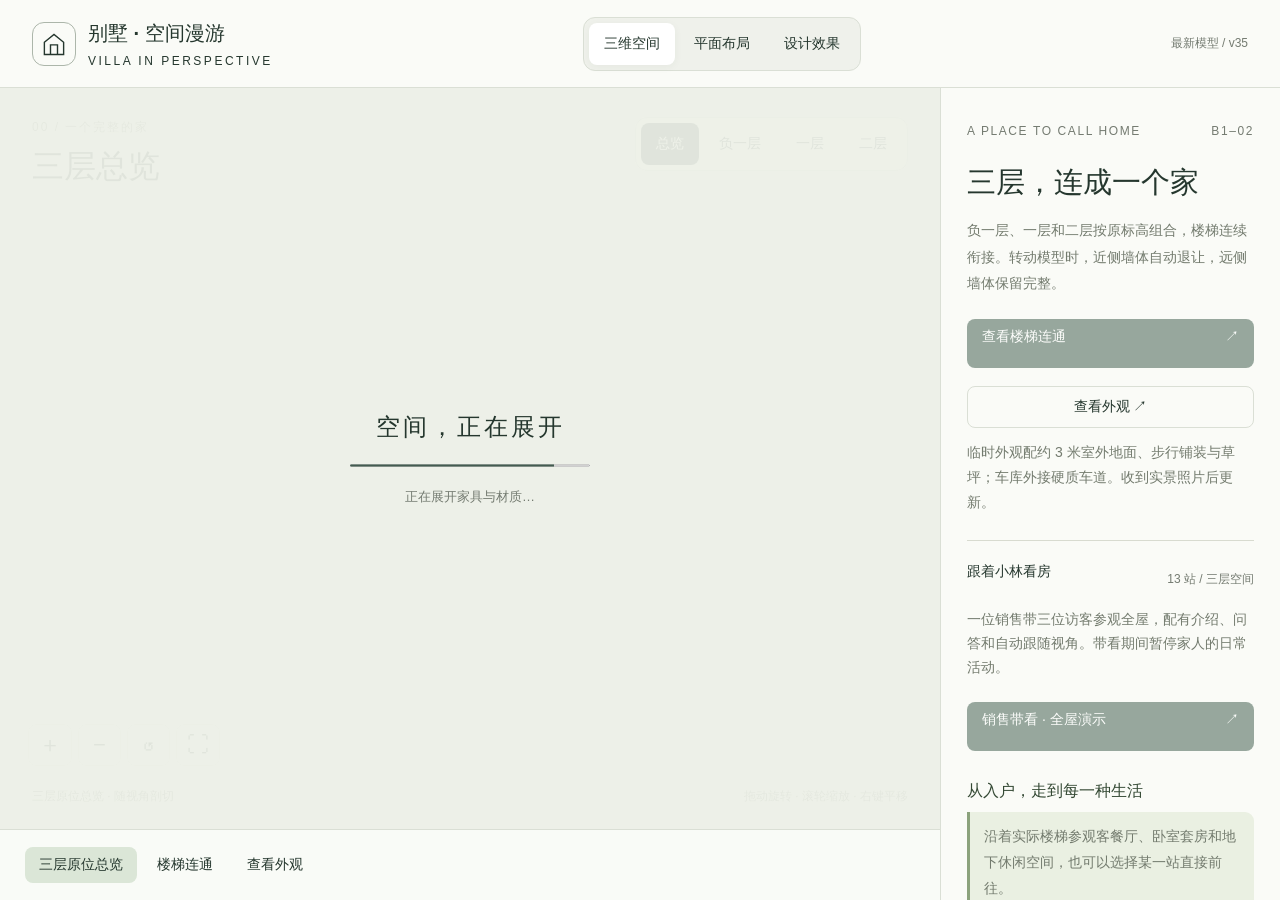
==== commit e0e14033: "Fade view-blocking furniture and retain translucent wall outlines" ====
--- a/index.html
+++ b/index.html
@@ -4,4 +4,4 @@
 <header><a class="brand" href="./" aria-label="别墅空间首页"><svg viewBox="0 0 32 32" fill="none" aria-hidden="true"><path d="M5 14 16 5l11 9v14H5Z M12 28V17h8v11"/></svg><span>别墅 · 空间漫游<small>VILLA IN PERSPECTIVE</small></span></a><nav aria-label="查看方式"><button data-mode="3d" aria-pressed="true">三维空间</button><button data-mode="plan" aria-pressed="false">平面布局</button><button data-mode="render" aria-pressed="false">设计效果</button></nav><span class="version">最新模型 / v35</span></header>
 <main><section class="workspace" aria-label="别墅浏览区域"><div class="view-heading"><div><small id="chapter">00 / 一个完整的家</small><h1 id="floor-title">三层总览</h1></div><div class="floors" role="group" aria-label="选择楼层"><button data-floor="ALL" aria-pressed="true">总览</button><button data-floor="B1" aria-pressed="false">负一层</button><button data-floor="F1" aria-pressed="false">一层</button><button data-floor="F2" aria-pressed="false">二层</button></div></div><div id="stage" tabindex="0" role="region" aria-label="别墅三维模型，可点击门扇开合，使用灯泡按钮开关灯，拖动旋转，滚轮缩放"><div id="loader" role="status"><span class="loader-mark">空间，正在展开</span><progress id="progress" max="100" value="0"></progress><span id="load-text">正在准备三层模型…</span><button id="retry" hidden>重新加载</button></div><div id="family-bubbles" class="family-bubbles" aria-label="家人对话"></div><div id="room-labels" aria-label="三维房间标签"></div><div class="viewport-tools" aria-label="视角控制"><button id="zoom-in" aria-label="放大">＋</button><button id="zoom-out" aria-label="缩小">−</button><button id="reset" aria-label="回到本层全貌">↺</button><button id="full" aria-label="全屏查看">⛶</button></div><div class="view-note"><span id="view-name">三层原位总览 · 随视角剖切</span><span id="gesture">拖动旋转 · 滚轮缩放 · 右键平移</span></div></div><div id="render-view" hidden><img id="large-render" alt=""><div id="render-empty" hidden>该空间暂无 v35 独立效果图，可在三维空间查看最新布局。</div><p id="render-caption"></p></div><div class="room-strip" id="room-strip" aria-label="选择空间"></div></section>
 <aside><div class="eyebrow">A PLACE TO CALL HOME <span id="room-index">01</span></div><h2 id="room-title">一层的全貌</h2><p id="room-description">从入户到会客、餐叙与日常起居，把每个空间的关系连起来。</p><button class="primary" id="inside">走进客厅 <span>↗</span></button><div id="overview-actions" class="overview-actions"><button id="exterior-view">查看外观 ↗</button><p>临时外观配约 3 米室外地面、步行铺装与草坪；车库外接硬质车道。收到实景照片后更新。</p></div><section class="tour-panel" aria-label="销售带看演示"><div class="section-heading"><h3>跟着小林看房</h3><span>13 站 / 三层空间</span></div><p class="device-help">一位销售带三位访客参观全屋，配有介绍、问答和自动跟随视角。带看期间暂停家人的日常活动。</p><button id="tour-start" class="primary" disabled>销售带看 · 全屋演示 <span>↗</span></button><h4 id="tour-title">从入户，走到每一种生活</h4><p id="tour-text" class="tour-narration">沿着实际楼梯参观客餐厅、卧室套房和地下休闲空间，也可以选择某一站直接前往。</p><label class="tour-select">参观站点<select id="tour-stop" disabled></select></label><div class="tour-buttons"><button id="tour-prev" disabled>上一站</button><button id="tour-pause" aria-pressed="false" disabled>暂停带看</button><button id="tour-next" disabled>下一站</button><button id="tour-end" disabled>结束</button></div><div class="tour-options"><label><input id="tour-follow" type="checkbox" checked>跟随视角</label><label><input id="tour-voice" type="checkbox">语音朗读</label><label>节奏 <select id="tour-speed"><option value="1">正常</option><option value="2">加快</option></select></label></div><p id="tour-status" class="device-status" role="status" aria-live="polite">开始后可随时暂停或结束。拖动模型会关闭自动跟随。</p></section><section class="family" aria-label="四口之家"><div class="section-heading"><h3>四口之家</h3><span>日常进行中</span></div><p class="device-help">爸爸、妈妈、哥哥和妹妹会走动、吃喝、休息、打扫、工作学习和看电视。点击姓名找人。</p><div id="family-list" class="family-list"></div><div class="activity-picker"><label>安排谁<select id="activity-person"><option value="father">爸爸</option><option value="mother">妈妈</option><option value="brother">哥哥</option><option value="daughter">妹妹</option></select></label><label>做什么<select id="activity-action"><option value="tv">坐下看电视</option><option value="eat">坐下吃饭</option><option value="sleep">关灯睡觉</option><option value="work">坐到桌前工作学习</option><option value="read">沙发阅读</option><option value="coffee">冲泡咖啡</option><option value="drink">喝水</option><option value="wash">洗手</option><option value="clean">打扫</option><option value="bathroom">使用洗手间</option></select></label><button id="activity-send">安排活动</button></div><div class="activity-shortcuts"><button data-family-action="tv">全家观影</button><button data-family-action="eat">全家用餐</button><button data-family-action="sleep">睡前休息</button><button id="activity-free">恢复自由活动</button><button id="tv-toggle" aria-pressed="false">电视已关 · 打开</button></div><p id="activity-status" class="device-status" role="status" aria-live="polite">也可先选家人，再点击三维模型中的沙发或餐椅，安排使用该座位；点击银幕可开关电视。</p><div class="family-options"><button id="family-pause" aria-pressed="false">暂停生活</button><label><input id="family-show" type="checkbox" checked>显示家人</label><label><input id="family-dialogue" type="checkbox" checked>对话气泡</label></div><p class="device-help">预设动作与中文对话。观影联动银幕与灯光，睡眠先关灯再上床；共用家具会等待空位。洗手间活动用提示表示。门关闭时家人会等待或换个活动；必要时收起挡路的默认敞开门，保留你手动设置的门状态。人物仅在三维与平面视图中活动。</p></section><section class="devices" id="device-panel" aria-label="门与灯光控制"><div class="section-heading"><h3>门与灯光</h3><span id="device-scope">一层</span></div><p class="device-help">点击模型中的门扇开合；点击房间旁的灯泡开关灯。也可使用下方按钮，切到夜间更易观察照明变化。</p><details open><summary>灯光 <span id="light-count">0</span></summary><div class="device-actions"><button data-all-device="light" data-on="true">全部开灯</button><button data-all-device="light" data-on="false">全部关灯</button></div><div id="light-list" class="device-list"></div></details><details><summary>门 <span id="door-count">0</span></summary><div class="device-actions"><button data-all-device="door" data-on="true">全部开门</button><button data-all-device="door" data-on="false">全部关门</button></div><div id="door-list" class="device-list"></div></details><p id="device-status" class="device-status" role="status" aria-live="polite">开关状态在本次浏览中保留。</p><p class="device-help">开关作用于三维模型与平面布局，设计效果图保持静态。灯光为实时近似预览。</p></section><section class="reference"><div class="section-heading"><h3>设计效果对照</h3><span>v35</span></div><button id="open-render" aria-label="放大设计效果图"><img id="reference-image" src="images/living.jpg" alt="v35 客厅渲染图"><span>查看大图 ↗</span></button><p id="image-note">客厅 · 最新设计渲染</p></section><section class="settings"><h3>空间呈现</h3><div class="setting"><span>墙体显示</span><div class="segmented" role="group" aria-label="墙体显示"><button id="cut" aria-pressed="true">随视角</button><button id="solid" aria-pressed="false">完整</button></div></div><div class="setting"><label for="labels">房间与灯光标签</label><input type="checkbox" id="labels" checked></div><div class="setting"><span>光线氛围</span><div class="segmented" role="group" aria-label="光线氛围"><button id="day" aria-pressed="true">日间</button><button id="night" aria-pressed="false">夜间</button></div></div><p class="hint">随视角模式保留远侧完整墙面，隐藏近侧墙体上部；平面布局使用统一低墙。灯光为实时近似预览。</p></section><details><summary>图纸与模型说明</summary><p>三维模型直接来自 v35 完整工程，保留三层建筑和家具布局，并为浏览器简化细分与材质。三层总览按原标高拼合，二层到层平台补充衔接板。外观与屋顶出入口为临时方案，等待照片更新。平面布局是单层模型的正上方视图。效果图仅展示已有 v35 渲染。</p><p>建筑尺寸及部分家具使用空间仍待核定，本页用于设计浏览。</p><p><a href="credits.html">素材来源与使用说明</a></p></details></aside></main>
-<script type="module" src="app.js?v=furniture-tour-1"></script></body></html>
+<script type="module" src="app.js?v=transparency-1"></script></body></html>
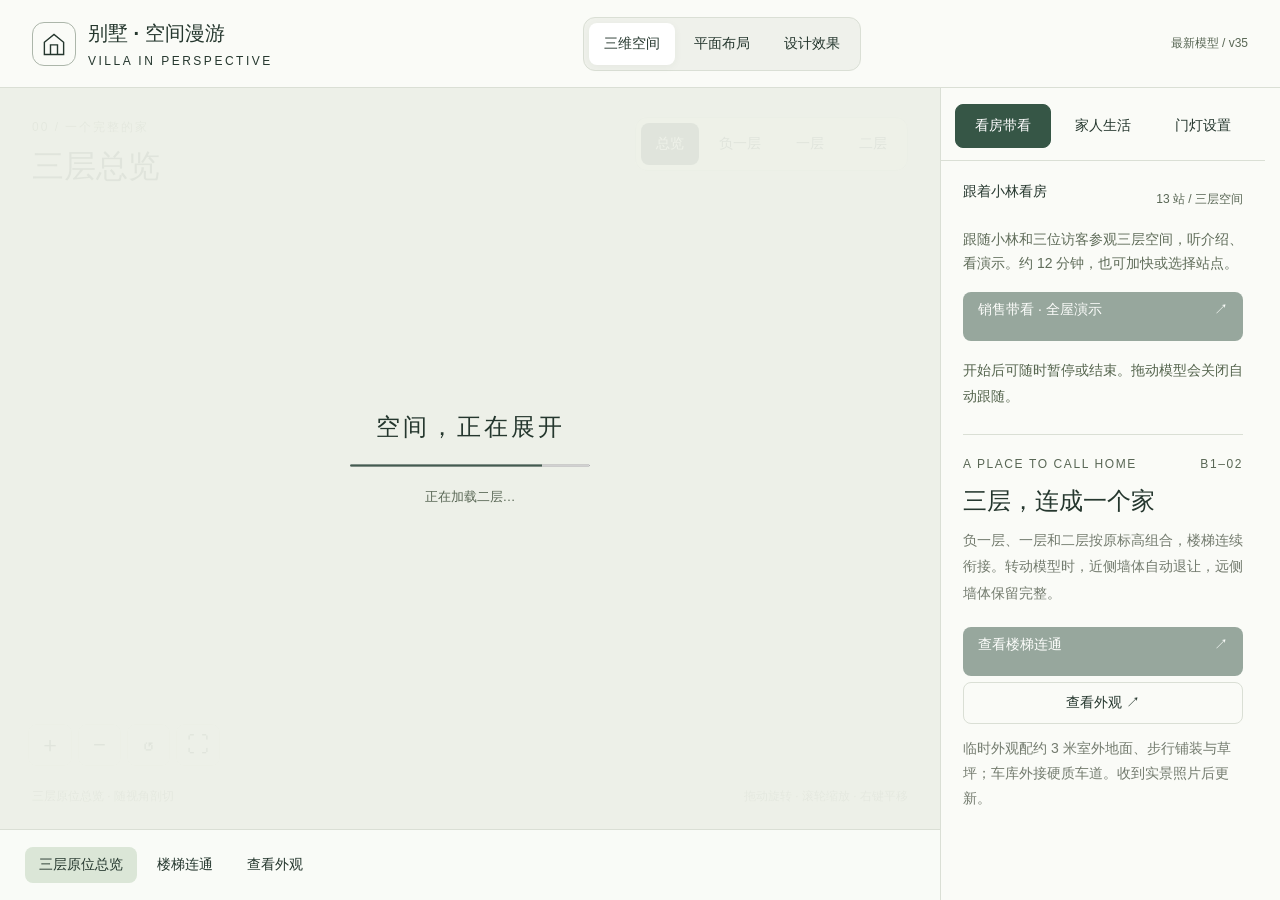
==== commit c5815090: "Improve villa browsing controls and validate responsive guided views" ====
--- a/index.html
+++ b/index.html
@@ -1,7 +1,7 @@
 <!doctype html>
-<html lang="zh-CN"><head><meta charset="utf-8"><meta name="viewport" content="width=device-width,initial-scale=1"><meta name="theme-color" content="#f4f3ee"><title>别墅 · 空间漫游</title><link rel="stylesheet" href="style.css?v=interactive-2"><link rel="stylesheet" href="interaction-style.css?v=2"><link rel="stylesheet" href="family-style.css?v=2"><script type="importmap">{"imports":{"three":"./vendor/three.module.js"}}</script></head>
+<html lang="zh-CN"><head><meta charset="utf-8"><meta name="viewport" content="width=device-width,initial-scale=1"><meta name="theme-color" content="#f4f3ee"><title>别墅 · 空间漫游</title><link rel="stylesheet" href="style.css?v=interactive-2"><link rel="stylesheet" href="interaction-style.css?v=2"><link rel="stylesheet" href="family-style.css?v=2"><link rel="stylesheet" href="interface.css?v=1"><script type="importmap">{"imports":{"three":"./vendor/three.module.js"}}</script></head>
 <body>
 <header><a class="brand" href="./" aria-label="别墅空间首页"><svg viewBox="0 0 32 32" fill="none" aria-hidden="true"><path d="M5 14 16 5l11 9v14H5Z M12 28V17h8v11"/></svg><span>别墅 · 空间漫游<small>VILLA IN PERSPECTIVE</small></span></a><nav aria-label="查看方式"><button data-mode="3d" aria-pressed="true">三维空间</button><button data-mode="plan" aria-pressed="false">平面布局</button><button data-mode="render" aria-pressed="false">设计效果</button></nav><span class="version">最新模型 / v35</span></header>
 <main><section class="workspace" aria-label="别墅浏览区域"><div class="view-heading"><div><small id="chapter">00 / 一个完整的家</small><h1 id="floor-title">三层总览</h1></div><div class="floors" role="group" aria-label="选择楼层"><button data-floor="ALL" aria-pressed="true">总览</button><button data-floor="B1" aria-pressed="false">负一层</button><button data-floor="F1" aria-pressed="false">一层</button><button data-floor="F2" aria-pressed="false">二层</button></div></div><div id="stage" tabindex="0" role="region" aria-label="别墅三维模型，可点击门扇开合，使用灯泡按钮开关灯，拖动旋转，滚轮缩放"><div id="loader" role="status"><span class="loader-mark">空间，正在展开</span><progress id="progress" max="100" value="0"></progress><span id="load-text">正在准备三层模型…</span><button id="retry" hidden>重新加载</button></div><div id="family-bubbles" class="family-bubbles" aria-label="家人对话"></div><div id="room-labels" aria-label="三维房间标签"></div><div class="viewport-tools" aria-label="视角控制"><button id="zoom-in" aria-label="放大">＋</button><button id="zoom-out" aria-label="缩小">−</button><button id="reset" aria-label="回到本层全貌">↺</button><button id="full" aria-label="全屏查看">⛶</button></div><div class="view-note"><span id="view-name">三层原位总览 · 随视角剖切</span><span id="gesture">拖动旋转 · 滚轮缩放 · 右键平移</span></div></div><div id="render-view" hidden><img id="large-render" alt=""><div id="render-empty" hidden>该空间暂无 v35 独立效果图，可在三维空间查看最新布局。</div><p id="render-caption"></p></div><div class="room-strip" id="room-strip" aria-label="选择空间"></div></section>
-<aside><div class="eyebrow">A PLACE TO CALL HOME <span id="room-index">01</span></div><h2 id="room-title">一层的全貌</h2><p id="room-description">从入户到会客、餐叙与日常起居，把每个空间的关系连起来。</p><button class="primary" id="inside">走进客厅 <span>↗</span></button><div id="overview-actions" class="overview-actions"><button id="exterior-view">查看外观 ↗</button><p>临时外观配约 3 米室外地面、步行铺装与草坪；车库外接硬质车道。收到实景照片后更新。</p></div><section class="tour-panel" aria-label="销售带看演示"><div class="section-heading"><h3>跟着小林看房</h3><span>13 站 / 三层空间</span></div><p class="device-help">一位销售带三位访客参观全屋，配有介绍、问答和自动跟随视角。带看期间暂停家人的日常活动。</p><button id="tour-start" class="primary" disabled>销售带看 · 全屋演示 <span>↗</span></button><h4 id="tour-title">从入户，走到每一种生活</h4><p id="tour-text" class="tour-narration">沿着实际楼梯参观客餐厅、卧室套房和地下休闲空间，也可以选择某一站直接前往。</p><label class="tour-select">参观站点<select id="tour-stop" disabled></select></label><div class="tour-buttons"><button id="tour-prev" disabled>上一站</button><button id="tour-pause" aria-pressed="false" disabled>暂停带看</button><button id="tour-next" disabled>下一站</button><button id="tour-end" disabled>结束</button></div><div class="tour-options"><label><input id="tour-follow" type="checkbox" checked>跟随视角</label><label><input id="tour-voice" type="checkbox">语音朗读</label><label>节奏 <select id="tour-speed"><option value="1">正常</option><option value="2">加快</option></select></label></div><p id="tour-status" class="device-status" role="status" aria-live="polite">开始后可随时暂停或结束。拖动模型会关闭自动跟随。</p></section><section class="family" aria-label="四口之家"><div class="section-heading"><h3>四口之家</h3><span>日常进行中</span></div><p class="device-help">爸爸、妈妈、哥哥和妹妹会走动、吃喝、休息、打扫、工作学习和看电视。点击姓名找人。</p><div id="family-list" class="family-list"></div><div class="activity-picker"><label>安排谁<select id="activity-person"><option value="father">爸爸</option><option value="mother">妈妈</option><option value="brother">哥哥</option><option value="daughter">妹妹</option></select></label><label>做什么<select id="activity-action"><option value="tv">坐下看电视</option><option value="eat">坐下吃饭</option><option value="sleep">关灯睡觉</option><option value="work">坐到桌前工作学习</option><option value="read">沙发阅读</option><option value="coffee">冲泡咖啡</option><option value="drink">喝水</option><option value="wash">洗手</option><option value="clean">打扫</option><option value="bathroom">使用洗手间</option></select></label><button id="activity-send">安排活动</button></div><div class="activity-shortcuts"><button data-family-action="tv">全家观影</button><button data-family-action="eat">全家用餐</button><button data-family-action="sleep">睡前休息</button><button id="activity-free">恢复自由活动</button><button id="tv-toggle" aria-pressed="false">电视已关 · 打开</button></div><p id="activity-status" class="device-status" role="status" aria-live="polite">也可先选家人，再点击三维模型中的沙发或餐椅，安排使用该座位；点击银幕可开关电视。</p><div class="family-options"><button id="family-pause" aria-pressed="false">暂停生活</button><label><input id="family-show" type="checkbox" checked>显示家人</label><label><input id="family-dialogue" type="checkbox" checked>对话气泡</label></div><p class="device-help">预设动作与中文对话。观影联动银幕与灯光，睡眠先关灯再上床；共用家具会等待空位。洗手间活动用提示表示。门关闭时家人会等待或换个活动；必要时收起挡路的默认敞开门，保留你手动设置的门状态。人物仅在三维与平面视图中活动。</p></section><section class="devices" id="device-panel" aria-label="门与灯光控制"><div class="section-heading"><h3>门与灯光</h3><span id="device-scope">一层</span></div><p class="device-help">点击模型中的门扇开合；点击房间旁的灯泡开关灯。也可使用下方按钮，切到夜间更易观察照明变化。</p><details open><summary>灯光 <span id="light-count">0</span></summary><div class="device-actions"><button data-all-device="light" data-on="true">全部开灯</button><button data-all-device="light" data-on="false">全部关灯</button></div><div id="light-list" class="device-list"></div></details><details><summary>门 <span id="door-count">0</span></summary><div class="device-actions"><button data-all-device="door" data-on="true">全部开门</button><button data-all-device="door" data-on="false">全部关门</button></div><div id="door-list" class="device-list"></div></details><p id="device-status" class="device-status" role="status" aria-live="polite">开关状态在本次浏览中保留。</p><p class="device-help">开关作用于三维模型与平面布局，设计效果图保持静态。灯光为实时近似预览。</p></section><section class="reference"><div class="section-heading"><h3>设计效果对照</h3><span>v35</span></div><button id="open-render" aria-label="放大设计效果图"><img id="reference-image" src="images/living.jpg" alt="v35 客厅渲染图"><span>查看大图 ↗</span></button><p id="image-note">客厅 · 最新设计渲染</p></section><section class="settings"><h3>空间呈现</h3><div class="setting"><span>墙体显示</span><div class="segmented" role="group" aria-label="墙体显示"><button id="cut" aria-pressed="true">随视角</button><button id="solid" aria-pressed="false">完整</button></div></div><div class="setting"><label for="labels">房间与灯光标签</label><input type="checkbox" id="labels" checked></div><div class="setting"><span>光线氛围</span><div class="segmented" role="group" aria-label="光线氛围"><button id="day" aria-pressed="true">日间</button><button id="night" aria-pressed="false">夜间</button></div></div><p class="hint">随视角模式保留远侧完整墙面，隐藏近侧墙体上部；平面布局使用统一低墙。灯光为实时近似预览。</p></section><details><summary>图纸与模型说明</summary><p>三维模型直接来自 v35 完整工程，保留三层建筑和家具布局，并为浏览器简化细分与材质。三层总览按原标高拼合，二层到层平台补充衔接板。外观与屋顶出入口为临时方案，等待照片更新。平面布局是单层模型的正上方视图。效果图仅展示已有 v35 渲染。</p><p>建筑尺寸及部分家具使用空间仍待核定，本页用于设计浏览。</p><p><a href="credits.html">素材来源与使用说明</a></p></details></aside></main>
-<script type="module" src="app.js?v=transparency-1"></script></body></html>
+<aside><div class="eyebrow">A PLACE TO CALL HOME <span id="room-index">01</span></div><h2 id="room-title">一层的全貌</h2><p id="room-description">从入户到会客、餐叙与日常起居，把每个空间的关系连起来。</p><button class="primary" id="inside">走进客厅 <span>↗</span></button><div id="overview-actions" class="overview-actions"><button id="exterior-view">查看外观 ↗</button><p>临时外观配约 3 米室外地面、步行铺装与草坪；车库外接硬质车道。收到实景照片后更新。</p></div><section class="tour-panel" aria-label="销售带看演示"><div class="section-heading"><h3>跟着小林看房</h3><span>13 站 / 三层空间</span></div><p class="device-help">一位销售带三位访客参观全屋，配有介绍、问答和自动跟随视角。带看期间暂停家人的日常活动。</p><button id="tour-start" class="primary" disabled>销售带看 · 全屋演示 <span>↗</span></button><h4 id="tour-title">从入户，走到每一种生活</h4><p id="tour-text" class="tour-narration">沿着实际楼梯参观客餐厅、卧室套房和地下休闲空间，也可以选择某一站直接前往。</p><label class="tour-select">参观站点<select id="tour-stop" disabled></select></label><div class="tour-buttons"><button id="tour-prev" disabled>上一站</button><button id="tour-pause" aria-pressed="false" disabled>暂停带看</button><button id="tour-next" disabled>下一站</button><button id="tour-end" disabled>结束</button></div><div class="tour-options"><label><input id="tour-follow" type="checkbox" checked>跟随视角</label><label><input id="tour-voice" type="checkbox">语音朗读</label><label>节奏 <select id="tour-speed"><option value="1">正常</option><option value="2">加快</option></select></label></div><p id="tour-status" class="device-status" role="status" aria-live="polite">开始后可随时暂停或结束。拖动模型会关闭自动跟随。</p></section><section class="family" aria-label="四口之家"><div class="section-heading"><h3>四口之家</h3><span>日常进行中</span></div><p class="device-help">爸爸、妈妈、哥哥和妹妹会走动、吃喝、休息、打扫、工作学习和看电视。点击姓名找人。</p><div id="family-list" class="family-list"></div><div class="activity-picker"><label>安排谁<select id="activity-person"><option value="father">爸爸</option><option value="mother">妈妈</option><option value="brother">哥哥</option><option value="daughter">妹妹</option></select></label><label>做什么<select id="activity-action"><option value="tv">坐下看电视</option><option value="eat">坐下吃饭</option><option value="sleep">关灯睡觉</option><option value="work">坐到桌前工作学习</option><option value="read">沙发阅读</option><option value="coffee">冲泡咖啡</option><option value="drink">喝水</option><option value="wash">洗手</option><option value="clean">打扫</option><option value="bathroom">使用洗手间</option></select></label><button id="activity-send">安排活动</button></div><div class="activity-shortcuts"><button data-family-action="tv">全家观影</button><button data-family-action="eat">全家用餐</button><button data-family-action="sleep">睡前休息</button><button id="activity-free">恢复自由活动</button><button id="tv-toggle" aria-pressed="false">电视已关 · 打开</button></div><p id="activity-status" class="device-status" role="status" aria-live="polite">也可先选家人，再点击三维模型中的沙发或餐椅，安排使用该座位；点击银幕可开关电视。</p><div class="family-options"><button id="family-pause" aria-pressed="false">暂停生活</button><label><input id="family-show" type="checkbox" checked>显示家人</label><label><input id="family-dialogue" type="checkbox" checked>对话气泡</label></div><p class="device-help">预设动作与中文对话。观影联动银幕与灯光，睡眠先关灯再上床；共用家具会等待空位。洗手间活动用提示表示。门关闭时家人会等待或换个活动；必要时收起挡路的默认敞开门，保留你手动设置的门状态。人物仅在三维与平面视图中活动。</p></section><section class="devices" id="device-panel" aria-label="门与灯光控制"><div class="section-heading"><h3>门与灯光</h3><span id="device-scope">一层</span></div><p class="device-help">点击模型中的门扇开合；点击房间旁的灯泡开关灯。也可使用下方按钮，切到夜间更易观察照明变化。</p><details open><summary>灯光 <span id="light-count">0</span></summary><div class="device-actions"><button data-all-device="light" data-on="true">全部开灯</button><button data-all-device="light" data-on="false">全部关灯</button></div><div id="light-list" class="device-list"></div></details><details><summary>门 <span id="door-count">0</span></summary><div class="device-actions"><button data-all-device="door" data-on="true">全部开门</button><button data-all-device="door" data-on="false">全部关门</button></div><div id="door-list" class="device-list"></div></details><p id="device-status" class="device-status" role="status" aria-live="polite">开关状态在本次浏览中保留。</p><p class="device-help">开关作用于三维模型与平面布局，设计效果图保持静态。灯光为实时近似预览。</p></section><section class="reference"><div class="section-heading"><h3>设计效果对照</h3><span>v35</span></div><button id="open-render" aria-label="放大设计效果图"><img id="reference-image" src="images/living.jpg" alt="v35 客厅渲染图"><span>查看大图 ↗</span></button><p id="image-note">客厅 · 最新设计渲染</p></section><section class="settings"><h3>空间呈现</h3><div class="setting"><span>墙体显示</span><div class="segmented" role="group" aria-label="墙体显示"><button id="cut" aria-pressed="true">随视角</button><button id="solid" aria-pressed="false">完整</button></div></div><div class="setting"><label for="labels">房间与灯光标签</label><input type="checkbox" id="labels" checked></div><div class="setting"><span>光线氛围</span><div class="segmented" role="group" aria-label="光线氛围"><button id="day" aria-pressed="true">日间</button><button id="night" aria-pressed="false">夜间</button></div></div><p class="hint">随视角模式保留远侧完整墙面，近侧墙体上部呈半透明；平面布局保留更淡的墙体轮廓。灯光为实时近似预览。</p></section><details><summary>图纸与模型说明</summary><p>三维模型直接来自 v35 完整工程，保留三层建筑和家具布局，并为浏览器简化细分与材质。三层总览按原标高拼合，二层到层平台补充衔接板。外观与屋顶出入口为临时方案，等待照片更新。平面布局是单层模型的正上方视图。效果图仅展示已有 v35 渲染。</p><p>建筑尺寸及部分家具使用空间仍待核定，本页用于设计浏览。</p><p><a href="credits.html">素材来源与使用说明</a></p></details></aside></main>
+<script type="module" src="app.js?v=ux-1"></script></body></html>
--- a/interface.css
+++ b/interface.css
@@ -0,0 +1,16 @@
+:root{--muted:#596755}
+main{min-height:0}
+select{font:inherit;max-width:100%}select:focus-visible,[role=tab]:focus-visible{outline:3px solid #8ca88e;outline-offset:2px}button:disabled{cursor:not-allowed}
+aside{padding:0 22px 26px;scrollbar-gutter:stable;overscroll-behavior:contain}.control-tabs{position:sticky;top:0;z-index:6;display:grid;grid-template-columns:repeat(3,minmax(0,1fr));gap:4px;margin:0 -22px 22px;padding:16px 14px 12px;background:#fafbf7;border-bottom:1px solid var(--line)}.control-tabs button{font-size:14px;padding:8px 4px;min-height:44px;border-color:transparent;white-space:nowrap}.control-tabs button[aria-selected=true]{background:#365646;color:white;border-color:#365646}.control-pane{min-width:0}.control-pane>.family,.control-pane>.tour-panel,.control-pane>.devices{margin-top:0;padding-top:0;border-top:0}
+.tour-panel .primary{margin:16px 0}.tour-panel h4{margin-top:16px}.tour-panel .device-help{font-size:14px;color:#5f6c59;line-height:1.7}.tour-select{display:block;font-size:14px}.tour-select select{display:block;width:100%;min-height:44px;margin-top:6px;font-size:14px}.tour-buttons{display:grid;grid-template-columns:1fr 1fr 1fr;gap:6px}.tour-buttons button{min-height:44px;font-size:14px;padding:8px 5px}#tour-end{grid-column:1/-1;background:transparent;color:#66705e}.tour-options{font-size:14px;align-items:center}.tour-options select{min-height:36px}.tour-narration{font-size:15px;line-height:1.75;min-height:0;color:#3f533e}.device-status{color:#54644d}.room-summary{margin-top:24px;border-top:1px solid var(--line);padding-top:22px}.room-summary h2{margin:14px 0 10px;font-size:24px}.room-summary .primary{margin:14px 0 18px}.room-summary p{font-size:14px}.tour-active .room-summary{display:none}.tour-active #tour-start{background:#edf2e8;color:#3f533e;min-height:40px;margin-top:10px;font-size:13px}
+body:not(.tour-active) .tour-panel :is(#tour-title,#tour-text,.tour-select,.tour-buttons,.tour-options){display:none}.family .device-help{font-size:14px;line-height:1.7}.activity-picker select{min-height:44px;font-size:14px}.activity-picker label{font-size:14px}.activity-shortcuts{display:grid;grid-template-columns:1fr 1fr}.activity-shortcuts button{font-size:14px;min-height:44px}#tv-toggle{grid-column:1/-1}.family-options{font-size:14px}.family-person{min-height:76px}.settings{margin-top:20px}.hint{font-size:13px;color:#5f6c59}
+.tour-hud{position:absolute;z-index:6;bottom:64px;left:50%;transform:translateX(-50%);width:min(520px,calc(100% - 40px));padding:11px 14px;background:#fafcf4f2;border:1px solid #c5d0bd;border-radius:12px;box-shadow:0 4px 20px #22382718}.tour-hud-heading{display:flex;align-items:center;gap:10px;justify-content:space-between;margin-bottom:7px}.tour-hud-heading strong{font-size:14px;font-weight:500;overflow:hidden;text-overflow:ellipsis;white-space:nowrap}.tour-hud-heading span{font-size:12px;color:#51664b;white-space:nowrap}.tour-hud-actions{display:flex;gap:6px}.tour-hud-actions button{font-size:13px;min-height:36px;padding:5px 12px;background:#f5f8f0}#tour-hud-pause{background:#365646;color:white;border-color:#365646}.tour-active .viewport-tools{bottom:20px}.tour-active #gesture{display:none}.tour-active .view-note{left:auto;right:24px;bottom:25px}.tour-active .view-note #view-name{max-width:38vw;overflow:hidden;text-overflow:ellipsis;white-space:nowrap}.tour-active .family-bubble{font-size:13px;max-width:190px;padding:6px 9px}.tour-active .view-heading{background:linear-gradient(#edf1e7e0,#edf1e700);padding-bottom:20px}
+.tour-hud{position:static;transform:none;width:100%;flex-shrink:0;display:flex;align-items:center;justify-content:space-between;gap:16px;padding:10px 22px;border:0;border-top:1px solid #c5d0bd;border-radius:0;box-shadow:none}.tour-hud-heading{margin:0;min-width:0;flex:1}.tour-hud-actions{flex-shrink:0}#stage[hidden]~#tour-hud{display:none!important}
+.tour-active .tour-panel{display:flex;flex-direction:column}.tour-active .tour-panel>.section-heading,.tour-active .tour-panel>.device-help{display:none}.tour-active #tour-start{order:10;margin-top:16px}.tour-active .tour-panel h4{margin-top:0}
+@media(max-width:760px),(max-width:900px) and (orientation:portrait){
+ body{height:100dvh;overflow:hidden}header{height:106px;min-height:0;padding:8px 12px;gap:6px}.brand{font-size:16px}.brand svg{width:30px;height:30px;padding:5px}.brand small{display:none}nav{padding:3px}nav button{min-height:38px;padding:6px;font-size:14px}main{display:flex;flex-direction:column;height:calc(100dvh - 106px);min-height:0}.workspace{height:52%;flex:0 0 52%;min-height:0}#stage{min-height:0}.view-heading{top:10px;left:12px;right:12px;align-items:center;gap:8px}.view-heading small{display:none}h1{font-size:20px;margin:0}.floors{padding:2px}.floors button{min-height:36px;padding:6px 8px;font-size:12px}.room-strip{flex-wrap:nowrap;overflow-x:auto;overflow-y:hidden;max-height:none;flex-shrink:0;padding:6px 10px;gap:4px}.room-strip button{white-space:nowrap;min-height:36px}.viewport-tools{left:12px;bottom:36px;gap:4px}.viewport-tools button{min-width:36px;min-height:36px;font-size:20px}.view-note{bottom:10px;left:12px;right:12px}.view-note #gesture{display:none}.view-note #view-name{font-size:11px}.label-wrap{transform:translate(-50%,-50%) scale(.85)}aside{flex:1;min-height:0;overflow-y:auto;padding:0 16px 24px;border-top:1px solid #c7d0c0}.control-tabs{margin:0 -16px 16px;padding:8px 10px}.control-tabs button{min-height:42px}.control-pane p{font-size:14px}.tour-panel h4{margin:12px 0 8px}.tour-panel .primary{margin:12px 0}.tour-panel .device-help{margin-bottom:12px}.room-summary{margin-top:16px;padding-top:16px}.tour-narration{font-size:14px;padding:10px 12px}.tour-hud{bottom:6px;left:10px;right:10px;transform:none;width:auto;padding:8px 10px}.tour-hud-heading{margin-bottom:5px}.tour-hud-actions button{min-height:36px;padding:4px 10px;flex:1}.tour-hud-actions{gap:4px}#tour-hud-details{display:none}.tour-active .viewport-tools{display:none}.tour-active .view-note{display:none}.tour-active .view-heading{padding-bottom:8px}.family-list{margin:10px 0}.activity-picker{margin-top:12px}#render-view{min-height:0;padding:54px 14px 8px;overflow:hidden}#large-render{max-height:calc(100% - 24px)}#render-caption{font-size:12px;margin-top:4px}#render-empty{font-size:14px;padding:12px}.workspace:fullscreen{height:100dvh}.workspace:fullscreen #stage{height:auto}
+}
+@media(max-height:620px) and (max-width:760px){header{height:88px}.brand{display:none}main{height:calc(100dvh - 88px)}.workspace{flex-basis:48%}.tour-hud-heading{display:none}}
+@media(max-height:620px) and (min-width:761px){header{height:64px}main{height:calc(100dvh - 64px)}#stage,#render-view{min-height:0}.view-heading{top:12px;left:16px;right:16px}.view-heading small{display:none}h1{font-size:23px}.view-note{bottom:12px}.viewport-tools{bottom:44px}#render-view{padding:60px 16px 10px}.tour-hud{bottom:52px;padding:7px 10px}.tour-hud-heading{margin-bottom:4px}}
+@media(max-width:760px),(max-width:900px) and (orientation:portrait){.tour-hud{position:static;display:block;width:100%;padding:7px 12px}.tour-hud-heading{margin-bottom:6px}.tour-hud-actions button{min-height:40px}.room-strip{scrollbar-width:thin}.tour-active .workspace{flex-basis:56%}}
+@media(max-height:620px) and (min-width:761px){.room-strip{flex-wrap:nowrap;overflow-x:auto;overflow-y:hidden;padding:6px 12px;scrollbar-width:thin}.room-strip button{white-space:nowrap;min-height:36px}.tour-active .view-note{display:none}.view-heading{top:8px}.view-heading .floors button{min-height:36px}.viewport-tools button{min-height:36px}}
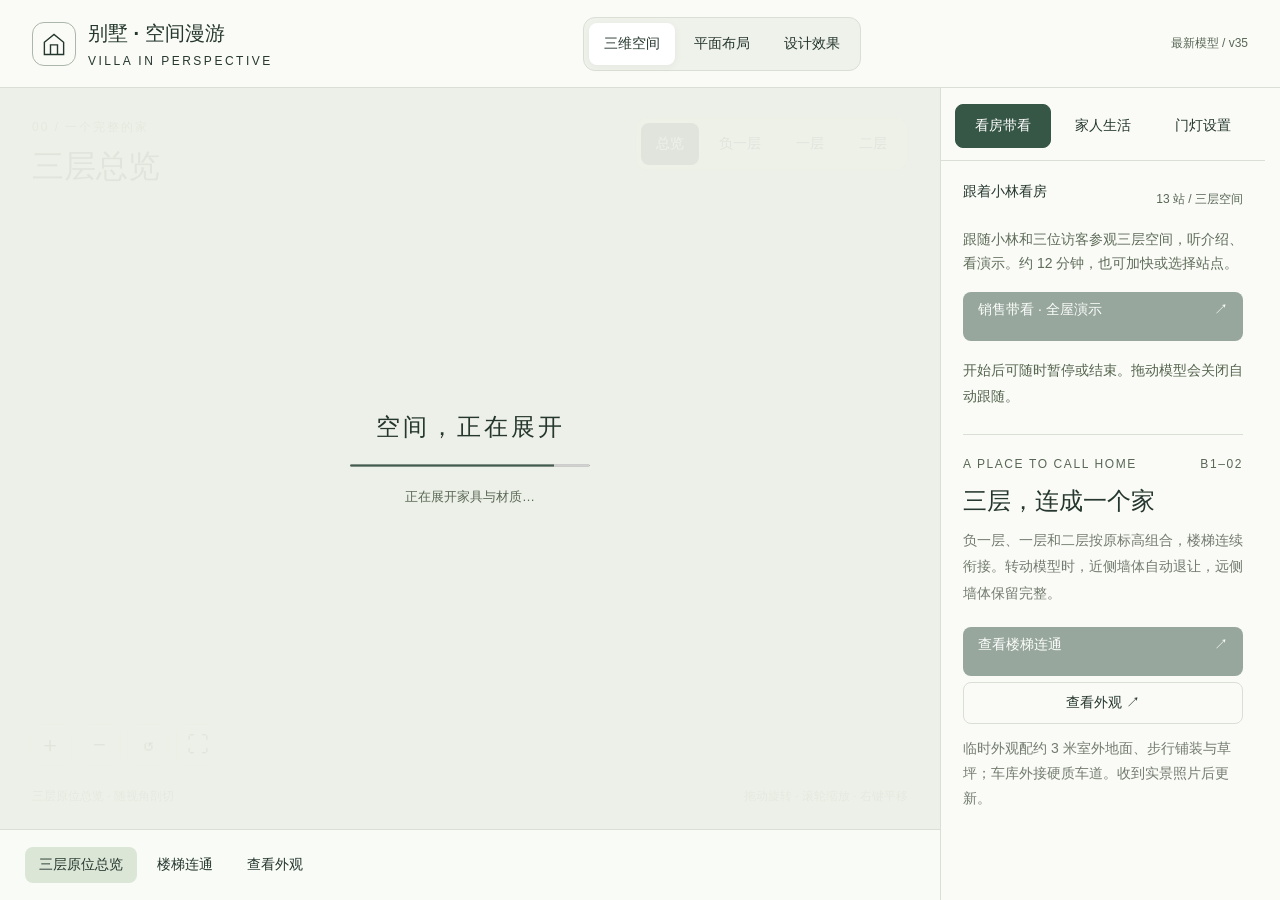
==== commit 392424f0: "Apply view occlusion transparency across all live camera modes" ====
--- a/index.html
+++ b/index.html
@@ -3,5 +3,5 @@
 <body>
 <header><a class="brand" href="./" aria-label="别墅空间首页"><svg viewBox="0 0 32 32" fill="none" aria-hidden="true"><path d="M5 14 16 5l11 9v14H5Z M12 28V17h8v11"/></svg><span>别墅 · 空间漫游<small>VILLA IN PERSPECTIVE</small></span></a><nav aria-label="查看方式"><button data-mode="3d" aria-pressed="true">三维空间</button><button data-mode="plan" aria-pressed="false">平面布局</button><button data-mode="render" aria-pressed="false">设计效果</button></nav><span class="version">最新模型 / v35</span></header>
 <main><section class="workspace" aria-label="别墅浏览区域"><div class="view-heading"><div><small id="chapter">00 / 一个完整的家</small><h1 id="floor-title">三层总览</h1></div><div class="floors" role="group" aria-label="选择楼层"><button data-floor="ALL" aria-pressed="true">总览</button><button data-floor="B1" aria-pressed="false">负一层</button><button data-floor="F1" aria-pressed="false">一层</button><button data-floor="F2" aria-pressed="false">二层</button></div></div><div id="stage" tabindex="0" role="region" aria-label="别墅三维模型，可点击门扇开合，使用灯泡按钮开关灯，拖动旋转，滚轮缩放"><div id="loader" role="status"><span class="loader-mark">空间，正在展开</span><progress id="progress" max="100" value="0"></progress><span id="load-text">正在准备三层模型…</span><button id="retry" hidden>重新加载</button></div><div id="family-bubbles" class="family-bubbles" aria-label="家人对话"></div><div id="room-labels" aria-label="三维房间标签"></div><div class="viewport-tools" aria-label="视角控制"><button id="zoom-in" aria-label="放大">＋</button><button id="zoom-out" aria-label="缩小">−</button><button id="reset" aria-label="回到本层全貌">↺</button><button id="full" aria-label="全屏查看">⛶</button></div><div class="view-note"><span id="view-name">三层原位总览 · 随视角剖切</span><span id="gesture">拖动旋转 · 滚轮缩放 · 右键平移</span></div></div><div id="render-view" hidden><img id="large-render" alt=""><div id="render-empty" hidden>该空间暂无 v35 独立效果图，可在三维空间查看最新布局。</div><p id="render-caption"></p></div><div class="room-strip" id="room-strip" aria-label="选择空间"></div></section>
-<aside><div class="eyebrow">A PLACE TO CALL HOME <span id="room-index">01</span></div><h2 id="room-title">一层的全貌</h2><p id="room-description">从入户到会客、餐叙与日常起居，把每个空间的关系连起来。</p><button class="primary" id="inside">走进客厅 <span>↗</span></button><div id="overview-actions" class="overview-actions"><button id="exterior-view">查看外观 ↗</button><p>临时外观配约 3 米室外地面、步行铺装与草坪；车库外接硬质车道。收到实景照片后更新。</p></div><section class="tour-panel" aria-label="销售带看演示"><div class="section-heading"><h3>跟着小林看房</h3><span>13 站 / 三层空间</span></div><p class="device-help">一位销售带三位访客参观全屋，配有介绍、问答和自动跟随视角。带看期间暂停家人的日常活动。</p><button id="tour-start" class="primary" disabled>销售带看 · 全屋演示 <span>↗</span></button><h4 id="tour-title">从入户，走到每一种生活</h4><p id="tour-text" class="tour-narration">沿着实际楼梯参观客餐厅、卧室套房和地下休闲空间，也可以选择某一站直接前往。</p><label class="tour-select">参观站点<select id="tour-stop" disabled></select></label><div class="tour-buttons"><button id="tour-prev" disabled>上一站</button><button id="tour-pause" aria-pressed="false" disabled>暂停带看</button><button id="tour-next" disabled>下一站</button><button id="tour-end" disabled>结束</button></div><div class="tour-options"><label><input id="tour-follow" type="checkbox" checked>跟随视角</label><label><input id="tour-voice" type="checkbox">语音朗读</label><label>节奏 <select id="tour-speed"><option value="1">正常</option><option value="2">加快</option></select></label></div><p id="tour-status" class="device-status" role="status" aria-live="polite">开始后可随时暂停或结束。拖动模型会关闭自动跟随。</p></section><section class="family" aria-label="四口之家"><div class="section-heading"><h3>四口之家</h3><span>日常进行中</span></div><p class="device-help">爸爸、妈妈、哥哥和妹妹会走动、吃喝、休息、打扫、工作学习和看电视。点击姓名找人。</p><div id="family-list" class="family-list"></div><div class="activity-picker"><label>安排谁<select id="activity-person"><option value="father">爸爸</option><option value="mother">妈妈</option><option value="brother">哥哥</option><option value="daughter">妹妹</option></select></label><label>做什么<select id="activity-action"><option value="tv">坐下看电视</option><option value="eat">坐下吃饭</option><option value="sleep">关灯睡觉</option><option value="work">坐到桌前工作学习</option><option value="read">沙发阅读</option><option value="coffee">冲泡咖啡</option><option value="drink">喝水</option><option value="wash">洗手</option><option value="clean">打扫</option><option value="bathroom">使用洗手间</option></select></label><button id="activity-send">安排活动</button></div><div class="activity-shortcuts"><button data-family-action="tv">全家观影</button><button data-family-action="eat">全家用餐</button><button data-family-action="sleep">睡前休息</button><button id="activity-free">恢复自由活动</button><button id="tv-toggle" aria-pressed="false">电视已关 · 打开</button></div><p id="activity-status" class="device-status" role="status" aria-live="polite">也可先选家人，再点击三维模型中的沙发或餐椅，安排使用该座位；点击银幕可开关电视。</p><div class="family-options"><button id="family-pause" aria-pressed="false">暂停生活</button><label><input id="family-show" type="checkbox" checked>显示家人</label><label><input id="family-dialogue" type="checkbox" checked>对话气泡</label></div><p class="device-help">预设动作与中文对话。观影联动银幕与灯光，睡眠先关灯再上床；共用家具会等待空位。洗手间活动用提示表示。门关闭时家人会等待或换个活动；必要时收起挡路的默认敞开门，保留你手动设置的门状态。人物仅在三维与平面视图中活动。</p></section><section class="devices" id="device-panel" aria-label="门与灯光控制"><div class="section-heading"><h3>门与灯光</h3><span id="device-scope">一层</span></div><p class="device-help">点击模型中的门扇开合；点击房间旁的灯泡开关灯。也可使用下方按钮，切到夜间更易观察照明变化。</p><details open><summary>灯光 <span id="light-count">0</span></summary><div class="device-actions"><button data-all-device="light" data-on="true">全部开灯</button><button data-all-device="light" data-on="false">全部关灯</button></div><div id="light-list" class="device-list"></div></details><details><summary>门 <span id="door-count">0</span></summary><div class="device-actions"><button data-all-device="door" data-on="true">全部开门</button><button data-all-device="door" data-on="false">全部关门</button></div><div id="door-list" class="device-list"></div></details><p id="device-status" class="device-status" role="status" aria-live="polite">开关状态在本次浏览中保留。</p><p class="device-help">开关作用于三维模型与平面布局，设计效果图保持静态。灯光为实时近似预览。</p></section><section class="reference"><div class="section-heading"><h3>设计效果对照</h3><span>v35</span></div><button id="open-render" aria-label="放大设计效果图"><img id="reference-image" src="images/living.jpg" alt="v35 客厅渲染图"><span>查看大图 ↗</span></button><p id="image-note">客厅 · 最新设计渲染</p></section><section class="settings"><h3>空间呈现</h3><div class="setting"><span>墙体显示</span><div class="segmented" role="group" aria-label="墙体显示"><button id="cut" aria-pressed="true">随视角</button><button id="solid" aria-pressed="false">完整</button></div></div><div class="setting"><label for="labels">房间与灯光标签</label><input type="checkbox" id="labels" checked></div><div class="setting"><span>光线氛围</span><div class="segmented" role="group" aria-label="光线氛围"><button id="day" aria-pressed="true">日间</button><button id="night" aria-pressed="false">夜间</button></div></div><p class="hint">随视角模式保留远侧完整墙面，近侧墙体上部呈半透明；平面布局保留更淡的墙体轮廓。灯光为实时近似预览。</p></section><details><summary>图纸与模型说明</summary><p>三维模型直接来自 v35 完整工程，保留三层建筑和家具布局，并为浏览器简化细分与材质。三层总览按原标高拼合，二层到层平台补充衔接板。外观与屋顶出入口为临时方案，等待照片更新。平面布局是单层模型的正上方视图。效果图仅展示已有 v35 渲染。</p><p>建筑尺寸及部分家具使用空间仍待核定，本页用于设计浏览。</p><p><a href="credits.html">素材来源与使用说明</a></p></details></aside></main>
-<script type="module" src="app.js?v=ux-1"></script></body></html>
+<aside><div class="eyebrow">A PLACE TO CALL HOME <span id="room-index">01</span></div><h2 id="room-title">一层的全貌</h2><p id="room-description">从入户到会客、餐叙与日常起居，把每个空间的关系连起来。</p><button class="primary" id="inside">走进客厅 <span>↗</span></button><div id="overview-actions" class="overview-actions"><button id="exterior-view">查看外观 ↗</button><p>临时外观配约 3 米室外地面、步行铺装与草坪；车库外接硬质车道。收到实景照片后更新。</p></div><section class="tour-panel" aria-label="销售带看演示"><div class="section-heading"><h3>跟着小林看房</h3><span>13 站 / 三层空间</span></div><p class="device-help">一位销售带三位访客参观全屋，配有介绍、问答和自动跟随视角。带看期间暂停家人的日常活动。</p><button id="tour-start" class="primary" disabled>销售带看 · 全屋演示 <span>↗</span></button><h4 id="tour-title">从入户，走到每一种生活</h4><p id="tour-text" class="tour-narration">沿着实际楼梯参观客餐厅、卧室套房和地下休闲空间，也可以选择某一站直接前往。</p><label class="tour-select">参观站点<select id="tour-stop" disabled></select></label><div class="tour-buttons"><button id="tour-prev" disabled>上一站</button><button id="tour-pause" aria-pressed="false" disabled>暂停带看</button><button id="tour-next" disabled>下一站</button><button id="tour-end" disabled>结束</button></div><div class="tour-options"><label><input id="tour-follow" type="checkbox" checked>跟随视角</label><label><input id="tour-voice" type="checkbox">语音朗读</label><label>节奏 <select id="tour-speed"><option value="1">正常</option><option value="2">加快</option></select></label></div><p id="tour-status" class="device-status" role="status" aria-live="polite">开始后可随时暂停或结束。拖动模型会关闭自动跟随。</p></section><section class="family" aria-label="四口之家"><div class="section-heading"><h3>四口之家</h3><span>日常进行中</span></div><p class="device-help">爸爸、妈妈、哥哥和妹妹会走动、吃喝、休息、打扫、工作学习和看电视。点击姓名找人。</p><div id="family-list" class="family-list"></div><div class="activity-picker"><label>安排谁<select id="activity-person"><option value="father">爸爸</option><option value="mother">妈妈</option><option value="brother">哥哥</option><option value="daughter">妹妹</option></select></label><label>做什么<select id="activity-action"><option value="tv">坐下看电视</option><option value="eat">坐下吃饭</option><option value="sleep">关灯睡觉</option><option value="work">坐到桌前工作学习</option><option value="read">沙发阅读</option><option value="coffee">冲泡咖啡</option><option value="drink">喝水</option><option value="wash">洗手</option><option value="clean">打扫</option><option value="bathroom">使用洗手间</option></select></label><button id="activity-send">安排活动</button></div><div class="activity-shortcuts"><button data-family-action="tv">全家观影</button><button data-family-action="eat">全家用餐</button><button data-family-action="sleep">睡前休息</button><button id="activity-free">恢复自由活动</button><button id="tv-toggle" aria-pressed="false">电视已关 · 打开</button></div><p id="activity-status" class="device-status" role="status" aria-live="polite">也可先选家人，再点击三维模型中的沙发或餐椅，安排使用该座位；点击银幕可开关电视。</p><div class="family-options"><button id="family-pause" aria-pressed="false">暂停生活</button><label><input id="family-show" type="checkbox" checked>显示家人</label><label><input id="family-dialogue" type="checkbox" checked>对话气泡</label></div><p class="device-help">预设动作与中文对话。观影联动银幕与灯光，睡眠先关灯再上床；共用家具会等待空位。洗手间活动用提示表示。门关闭时家人会等待或换个活动；必要时收起挡路的默认敞开门，保留你手动设置的门状态。人物仅在三维与平面视图中活动。</p></section><section class="devices" id="device-panel" aria-label="门与灯光控制"><div class="section-heading"><h3>门与灯光</h3><span id="device-scope">一层</span></div><p class="device-help">点击模型中的门扇开合；点击房间旁的灯泡开关灯。也可使用下方按钮，切到夜间更易观察照明变化。</p><details open><summary>灯光 <span id="light-count">0</span></summary><div class="device-actions"><button data-all-device="light" data-on="true">全部开灯</button><button data-all-device="light" data-on="false">全部关灯</button></div><div id="light-list" class="device-list"></div></details><details><summary>门 <span id="door-count">0</span></summary><div class="device-actions"><button data-all-device="door" data-on="true">全部开门</button><button data-all-device="door" data-on="false">全部关门</button></div><div id="door-list" class="device-list"></div></details><p id="device-status" class="device-status" role="status" aria-live="polite">开关状态在本次浏览中保留。</p><p class="device-help">开关作用于三维模型与平面布局，设计效果图保持静态。灯光为实时近似预览。</p></section><section class="reference"><div class="section-heading"><h3>设计效果对照</h3><span>v35</span></div><button id="open-render" aria-label="放大设计效果图"><img id="reference-image" src="images/living.jpg" alt="v35 客厅渲染图"><span>查看大图 ↗</span></button><p id="image-note">客厅 · 最新设计渲染</p></section><section class="settings"><h3>空间呈现</h3><div class="setting"><span>墙体显示</span><div class="segmented" role="group" aria-label="墙体显示"><button id="cut" aria-pressed="true">随视角</button><button id="solid" aria-pressed="false">完整</button></div></div><div class="setting"><label for="labels">房间与灯光标签</label><input type="checkbox" id="labels" checked></div><div class="setting"><span>光线氛围</span><div class="segmented" role="group" aria-label="光线氛围"><button id="day" aria-pressed="true">日间</button><button id="night" aria-pressed="false">夜间</button></div></div><p class="hint">所有实时视角都会淡化挡住关注位置或人物的家具与墙体，墙体比家具更透明。“完整”保留墙体高度；“随视角”同时淡化近侧墙体上部。</p></section><details><summary>图纸与模型说明</summary><p>三维模型直接来自 v35 完整工程，保留三层建筑和家具布局，并为浏览器简化细分与材质。三层总览按原标高拼合，二层到层平台补充衔接板。外观与屋顶出入口为临时方案，等待照片更新。平面布局是单层模型的正上方视图。效果图仅展示已有 v35 渲染。</p><p>建筑尺寸及部分家具使用空间仍待核定，本页用于设计浏览。</p><p><a href="credits.html">素材来源与使用说明</a></p></details></aside></main>
+<script type="module" src="app.js?v=all-views-1"></script></body></html>
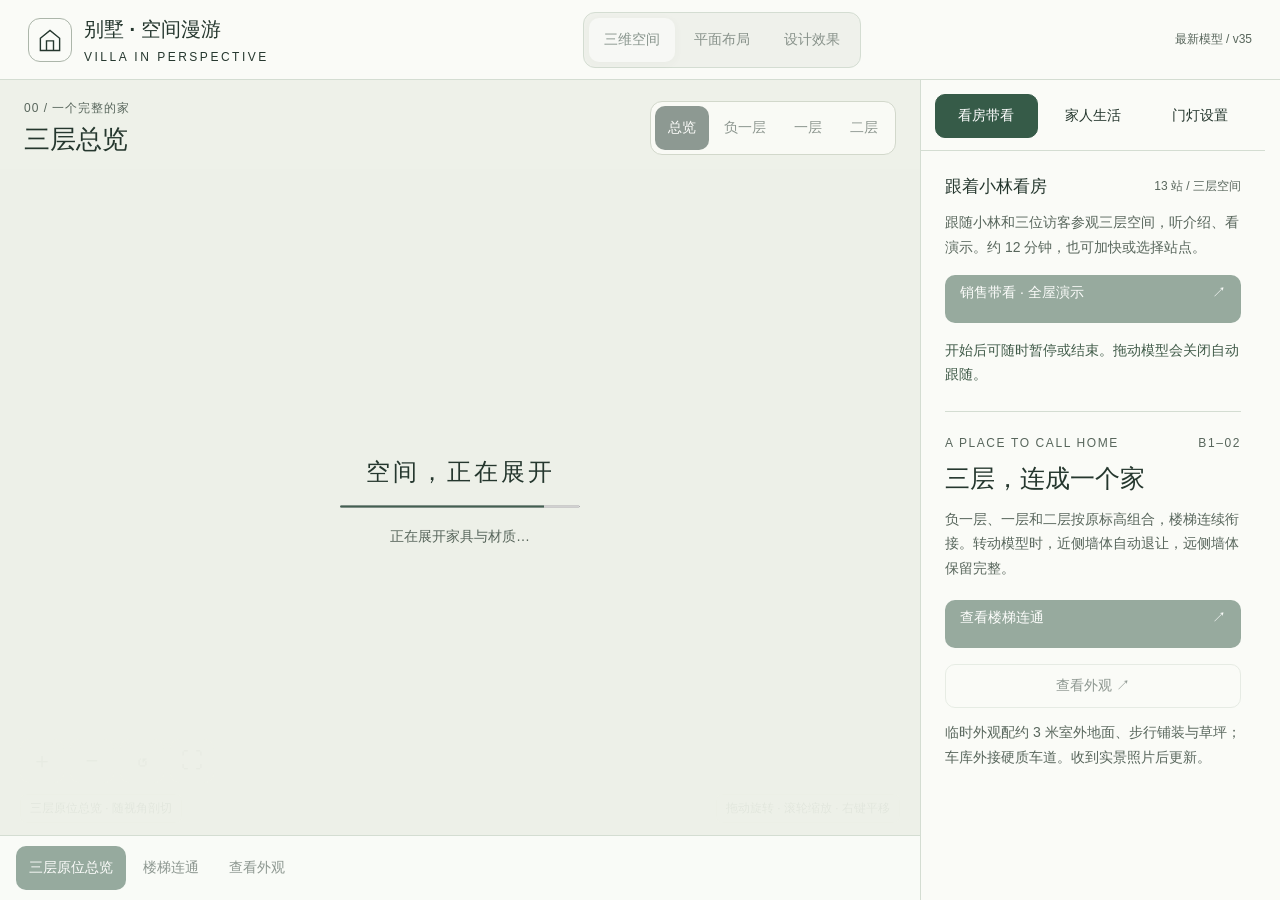
==== commit 32a6d80d: "Improve room navigation, responsive controls and interaction feedback" ====
--- a/index.html
+++ b/index.html
@@ -1,7 +1,7 @@
 <!doctype html>
-<html lang="zh-CN"><head><meta charset="utf-8"><meta name="viewport" content="width=device-width,initial-scale=1"><meta name="theme-color" content="#f4f3ee"><title>别墅 · 空间漫游</title><link rel="stylesheet" href="style.css?v=interactive-2"><link rel="stylesheet" href="interaction-style.css?v=2"><link rel="stylesheet" href="family-style.css?v=2"><link rel="stylesheet" href="interface.css?v=1"><script type="importmap">{"imports":{"three":"./vendor/three.module.js"}}</script></head>
+<html lang="zh-CN"><head><meta charset="utf-8"><meta name="viewport" content="width=device-width,initial-scale=1"><meta name="theme-color" content="#f4f3ee"><title>别墅 · 空间漫游</title><link rel="stylesheet" href="style.css?v=interactive-2"><link rel="stylesheet" href="interaction-style.css?v=2"><link rel="stylesheet" href="family-style.css?v=2"><link rel="stylesheet" href="interface.css?v=audit-3"><script type="importmap">{"imports":{"three":"./vendor/three.module.js"}}</script></head>
 <body>
 <header><a class="brand" href="./" aria-label="别墅空间首页"><svg viewBox="0 0 32 32" fill="none" aria-hidden="true"><path d="M5 14 16 5l11 9v14H5Z M12 28V17h8v11"/></svg><span>别墅 · 空间漫游<small>VILLA IN PERSPECTIVE</small></span></a><nav aria-label="查看方式"><button data-mode="3d" aria-pressed="true">三维空间</button><button data-mode="plan" aria-pressed="false">平面布局</button><button data-mode="render" aria-pressed="false">设计效果</button></nav><span class="version">最新模型 / v35</span></header>
 <main><section class="workspace" aria-label="别墅浏览区域"><div class="view-heading"><div><small id="chapter">00 / 一个完整的家</small><h1 id="floor-title">三层总览</h1></div><div class="floors" role="group" aria-label="选择楼层"><button data-floor="ALL" aria-pressed="true">总览</button><button data-floor="B1" aria-pressed="false">负一层</button><button data-floor="F1" aria-pressed="false">一层</button><button data-floor="F2" aria-pressed="false">二层</button></div></div><div id="stage" tabindex="0" role="region" aria-label="别墅三维模型，可点击门扇开合，使用灯泡按钮开关灯，拖动旋转，滚轮缩放"><div id="loader" role="status"><span class="loader-mark">空间，正在展开</span><progress id="progress" max="100" value="0"></progress><span id="load-text">正在准备三层模型…</span><button id="retry" hidden>重新加载</button></div><div id="family-bubbles" class="family-bubbles" aria-label="家人对话"></div><div id="room-labels" aria-label="三维房间标签"></div><div class="viewport-tools" aria-label="视角控制"><button id="zoom-in" aria-label="放大">＋</button><button id="zoom-out" aria-label="缩小">−</button><button id="reset" aria-label="回到本层全貌">↺</button><button id="full" aria-label="全屏查看">⛶</button></div><div class="view-note"><span id="view-name">三层原位总览 · 随视角剖切</span><span id="gesture">拖动旋转 · 滚轮缩放 · 右键平移</span></div></div><div id="render-view" hidden><img id="large-render" alt=""><div id="render-empty" hidden>该空间暂无 v35 独立效果图，可在三维空间查看最新布局。</div><p id="render-caption"></p></div><div class="room-strip" id="room-strip" aria-label="选择空间"></div></section>
-<aside><div class="eyebrow">A PLACE TO CALL HOME <span id="room-index">01</span></div><h2 id="room-title">一层的全貌</h2><p id="room-description">从入户到会客、餐叙与日常起居，把每个空间的关系连起来。</p><button class="primary" id="inside">走进客厅 <span>↗</span></button><div id="overview-actions" class="overview-actions"><button id="exterior-view">查看外观 ↗</button><p>临时外观配约 3 米室外地面、步行铺装与草坪；车库外接硬质车道。收到实景照片后更新。</p></div><section class="tour-panel" aria-label="销售带看演示"><div class="section-heading"><h3>跟着小林看房</h3><span>13 站 / 三层空间</span></div><p class="device-help">一位销售带三位访客参观全屋，配有介绍、问答和自动跟随视角。带看期间暂停家人的日常活动。</p><button id="tour-start" class="primary" disabled>销售带看 · 全屋演示 <span>↗</span></button><h4 id="tour-title">从入户，走到每一种生活</h4><p id="tour-text" class="tour-narration">沿着实际楼梯参观客餐厅、卧室套房和地下休闲空间，也可以选择某一站直接前往。</p><label class="tour-select">参观站点<select id="tour-stop" disabled></select></label><div class="tour-buttons"><button id="tour-prev" disabled>上一站</button><button id="tour-pause" aria-pressed="false" disabled>暂停带看</button><button id="tour-next" disabled>下一站</button><button id="tour-end" disabled>结束</button></div><div class="tour-options"><label><input id="tour-follow" type="checkbox" checked>跟随视角</label><label><input id="tour-voice" type="checkbox">语音朗读</label><label>节奏 <select id="tour-speed"><option value="1">正常</option><option value="2">加快</option></select></label></div><p id="tour-status" class="device-status" role="status" aria-live="polite">开始后可随时暂停或结束。拖动模型会关闭自动跟随。</p></section><section class="family" aria-label="四口之家"><div class="section-heading"><h3>四口之家</h3><span>日常进行中</span></div><p class="device-help">爸爸、妈妈、哥哥和妹妹会走动、吃喝、休息、打扫、工作学习和看电视。点击姓名找人。</p><div id="family-list" class="family-list"></div><div class="activity-picker"><label>安排谁<select id="activity-person"><option value="father">爸爸</option><option value="mother">妈妈</option><option value="brother">哥哥</option><option value="daughter">妹妹</option></select></label><label>做什么<select id="activity-action"><option value="tv">坐下看电视</option><option value="eat">坐下吃饭</option><option value="sleep">关灯睡觉</option><option value="work">坐到桌前工作学习</option><option value="read">沙发阅读</option><option value="coffee">冲泡咖啡</option><option value="drink">喝水</option><option value="wash">洗手</option><option value="clean">打扫</option><option value="bathroom">使用洗手间</option></select></label><button id="activity-send">安排活动</button></div><div class="activity-shortcuts"><button data-family-action="tv">全家观影</button><button data-family-action="eat">全家用餐</button><button data-family-action="sleep">睡前休息</button><button id="activity-free">恢复自由活动</button><button id="tv-toggle" aria-pressed="false">电视已关 · 打开</button></div><p id="activity-status" class="device-status" role="status" aria-live="polite">也可先选家人，再点击三维模型中的沙发或餐椅，安排使用该座位；点击银幕可开关电视。</p><div class="family-options"><button id="family-pause" aria-pressed="false">暂停生活</button><label><input id="family-show" type="checkbox" checked>显示家人</label><label><input id="family-dialogue" type="checkbox" checked>对话气泡</label></div><p class="device-help">预设动作与中文对话。观影联动银幕与灯光，睡眠先关灯再上床；共用家具会等待空位。洗手间活动用提示表示。门关闭时家人会等待或换个活动；必要时收起挡路的默认敞开门，保留你手动设置的门状态。人物仅在三维与平面视图中活动。</p></section><section class="devices" id="device-panel" aria-label="门与灯光控制"><div class="section-heading"><h3>门与灯光</h3><span id="device-scope">一层</span></div><p class="device-help">点击模型中的门扇开合；点击房间旁的灯泡开关灯。也可使用下方按钮，切到夜间更易观察照明变化。</p><details open><summary>灯光 <span id="light-count">0</span></summary><div class="device-actions"><button data-all-device="light" data-on="true">全部开灯</button><button data-all-device="light" data-on="false">全部关灯</button></div><div id="light-list" class="device-list"></div></details><details><summary>门 <span id="door-count">0</span></summary><div class="device-actions"><button data-all-device="door" data-on="true">全部开门</button><button data-all-device="door" data-on="false">全部关门</button></div><div id="door-list" class="device-list"></div></details><p id="device-status" class="device-status" role="status" aria-live="polite">开关状态在本次浏览中保留。</p><p class="device-help">开关作用于三维模型与平面布局，设计效果图保持静态。灯光为实时近似预览。</p></section><section class="reference"><div class="section-heading"><h3>设计效果对照</h3><span>v35</span></div><button id="open-render" aria-label="放大设计效果图"><img id="reference-image" src="images/living.jpg" alt="v35 客厅渲染图"><span>查看大图 ↗</span></button><p id="image-note">客厅 · 最新设计渲染</p></section><section class="settings"><h3>空间呈现</h3><div class="setting"><span>墙体显示</span><div class="segmented" role="group" aria-label="墙体显示"><button id="cut" aria-pressed="true">随视角</button><button id="solid" aria-pressed="false">完整</button></div></div><div class="setting"><label for="labels">房间与灯光标签</label><input type="checkbox" id="labels" checked></div><div class="setting"><span>光线氛围</span><div class="segmented" role="group" aria-label="光线氛围"><button id="day" aria-pressed="true">日间</button><button id="night" aria-pressed="false">夜间</button></div></div><p class="hint">所有实时视角都会淡化挡住关注位置或人物的家具与墙体，墙体比家具更透明。“完整”保留墙体高度；“随视角”同时淡化近侧墙体上部。</p></section><details><summary>图纸与模型说明</summary><p>三维模型直接来自 v35 完整工程，保留三层建筑和家具布局，并为浏览器简化细分与材质。三层总览按原标高拼合，二层到层平台补充衔接板。外观与屋顶出入口为临时方案，等待照片更新。平面布局是单层模型的正上方视图。效果图仅展示已有 v35 渲染。</p><p>建筑尺寸及部分家具使用空间仍待核定，本页用于设计浏览。</p><p><a href="credits.html">素材来源与使用说明</a></p></details></aside></main>
-<script type="module" src="app.js?v=all-views-1"></script></body></html>
+<aside><div class="eyebrow">A PLACE TO CALL HOME <span id="room-index">B1–02</span></div><h2 id="room-title">三层，连成一个家</h2><p id="room-description">连接负一层、一层与二层，探索每一种生活空间。</p><button class="primary" id="inside" disabled>查看楼梯连通 <span>↗</span></button><div id="overview-actions" class="overview-actions"><button id="exterior-view">查看外观 ↗</button><p>临时外观配约 3 米室外地面、步行铺装与草坪；车库外接硬质车道。收到实景照片后更新。</p></div><section class="tour-panel" aria-label="销售带看演示"><div class="section-heading"><h3>跟着小林看房</h3><span>13 站 / 三层空间</span></div><p class="device-help">一位销售带三位访客参观全屋，配有介绍、问答和自动跟随视角。带看期间暂停家人的日常活动。</p><button id="tour-start" class="primary" disabled>销售带看 · 全屋演示 <span>↗</span></button><h4 id="tour-title">从入户，走到每一种生活</h4><p id="tour-text" class="tour-narration">沿着实际楼梯参观客餐厅、卧室套房和地下休闲空间，也可以选择某一站直接前往。</p><label class="tour-select">参观站点<select id="tour-stop" disabled></select></label><div class="tour-buttons"><button id="tour-prev" disabled>上一站</button><button id="tour-pause" aria-pressed="false" disabled>暂停带看</button><button id="tour-next" disabled>下一站</button><button id="tour-end" disabled>结束</button></div><div class="tour-options"><label><input id="tour-follow" type="checkbox" checked>跟随视角</label><label><input id="tour-voice" type="checkbox">语音朗读</label><label>节奏 <select id="tour-speed"><option value="1">正常</option><option value="2">加快</option></select></label></div><p id="tour-status" class="device-status" role="status" aria-live="polite">开始后可随时暂停或结束。拖动模型会关闭自动跟随。</p></section><section class="family" aria-label="四口之家"><div class="section-heading"><h3>四口之家</h3><span>日常进行中</span></div><p class="device-help">爸爸、妈妈、哥哥和妹妹会走动、吃喝、休息、打扫、工作学习和看电视。点击姓名找人。</p><div id="family-list" class="family-list"></div><div class="activity-picker"><label>安排谁<select id="activity-person"><option value="father">爸爸</option><option value="mother">妈妈</option><option value="brother">哥哥</option><option value="daughter">妹妹</option></select></label><label>做什么<select id="activity-action"><option value="tv">坐下看电视</option><option value="eat">坐下吃饭</option><option value="sleep">关灯睡觉</option><option value="work">坐到桌前工作学习</option><option value="read">沙发阅读</option><option value="coffee">冲泡咖啡</option><option value="drink">喝水</option><option value="wash">洗手</option><option value="clean">打扫</option><option value="bathroom">使用洗手间</option></select></label><button id="activity-send">安排活动</button></div><div class="activity-shortcuts"><button data-family-action="tv">全家观影</button><button data-family-action="eat">全家用餐</button><button data-family-action="sleep">睡前休息</button><button id="activity-free">恢复自由活动</button><button id="tv-toggle" aria-pressed="false">电视已关 · 打开</button></div><p id="activity-status" class="device-status" role="status" aria-live="polite">也可先选家人，再点击三维模型中的沙发或餐椅，安排使用该座位；点击银幕可开关电视。</p><div class="family-options"><button id="family-pause" aria-pressed="false">暂停生活</button><label><input id="family-show" type="checkbox" checked>显示家人</label><label><input id="family-dialogue" type="checkbox" checked>对话气泡</label></div><p class="device-help">预设动作与中文对话。观影联动银幕与灯光，睡眠先关灯再上床；共用家具会等待空位。洗手间活动用提示表示。门关闭时家人会等待或换个活动；必要时收起挡路的默认敞开门，保留你手动设置的门状态。人物仅在三维与平面视图中活动。</p></section><section class="devices" id="device-panel" aria-label="门与灯光控制"><div class="section-heading"><h3>门与灯光</h3><span id="device-scope">一层</span></div><p class="device-help">点击模型中的门扇开合；点击房间旁的灯泡开关灯。也可使用下方按钮，切到夜间更易观察照明变化。</p><details open><summary>灯光 <span id="light-count">0</span></summary><div class="device-actions"><button data-all-device="light" data-on="true">全部开灯</button><button data-all-device="light" data-on="false">全部关灯</button></div><div id="light-list" class="device-list"></div></details><details><summary>门 <span id="door-count">0</span></summary><div class="device-actions"><button data-all-device="door" data-on="true">全部开门</button><button data-all-device="door" data-on="false">全部关门</button></div><div id="door-list" class="device-list"></div></details><p id="device-status" class="device-status" role="status" aria-live="polite">开关状态在本次浏览中保留。</p><p class="device-help">开关作用于三维模型与平面布局，设计效果图保持静态。灯光为实时近似预览。</p></section><section class="reference"><div class="section-heading"><h3>设计效果对照</h3><span>v35</span></div><button id="open-render" aria-label="放大设计效果图"><img id="reference-image" src="images/living.jpg" alt="v35 客厅渲染图"><span>查看大图 ↗</span></button><p id="image-note">客厅 · 最新设计渲染</p></section><section class="settings"><h3>空间呈现</h3><div class="setting"><span>墙体显示</span><div class="segmented" role="group" aria-label="墙体显示"><button id="cut" aria-pressed="true">随视角</button><button id="solid" aria-pressed="false">完整</button></div></div><div class="setting"><label for="labels">房间与灯光标签</label><input type="checkbox" id="labels" checked></div><div class="setting"><span>光线氛围</span><div class="segmented" role="group" aria-label="光线氛围"><button id="day" aria-pressed="true">日间</button><button id="night" aria-pressed="false">夜间</button></div></div><p class="hint">所有实时视角都会淡化挡住关注位置或人物的家具与墙体，墙体比家具更透明。“完整”保留墙体高度；“随视角”同时淡化近侧墙体上部。</p></section><details><summary>图纸与模型说明</summary><p>三维模型直接来自 v35 完整工程，保留三层建筑和家具布局，并为浏览器简化细分与材质。三层总览按原标高拼合，二层到层平台补充衔接板。外观与屋顶出入口为临时方案，等待照片更新。平面布局是单层模型的正上方视图。效果图仅展示已有 v35 渲染。</p><p>建筑尺寸及部分家具使用空间仍待核定，本页用于设计浏览。</p><p><a href="credits.html">素材来源与使用说明</a></p></details></aside></main>
+<script type="module" src="app.js?v=audit-3"></script></body></html>
--- a/interface.css
+++ b/interface.css
@@ -1,16 +1,197 @@
-:root{--muted:#596755}
-main{min-height:0}
-select{font:inherit;max-width:100%}select:focus-visible,[role=tab]:focus-visible{outline:3px solid #8ca88e;outline-offset:2px}button:disabled{cursor:not-allowed}
-aside{padding:0 22px 26px;scrollbar-gutter:stable;overscroll-behavior:contain}.control-tabs{position:sticky;top:0;z-index:6;display:grid;grid-template-columns:repeat(3,minmax(0,1fr));gap:4px;margin:0 -22px 22px;padding:16px 14px 12px;background:#fafbf7;border-bottom:1px solid var(--line)}.control-tabs button{font-size:14px;padding:8px 4px;min-height:44px;border-color:transparent;white-space:nowrap}.control-tabs button[aria-selected=true]{background:#365646;color:white;border-color:#365646}.control-pane{min-width:0}.control-pane>.family,.control-pane>.tour-panel,.control-pane>.devices{margin-top:0;padding-top:0;border-top:0}
-.tour-panel .primary{margin:16px 0}.tour-panel h4{margin-top:16px}.tour-panel .device-help{font-size:14px;color:#5f6c59;line-height:1.7}.tour-select{display:block;font-size:14px}.tour-select select{display:block;width:100%;min-height:44px;margin-top:6px;font-size:14px}.tour-buttons{display:grid;grid-template-columns:1fr 1fr 1fr;gap:6px}.tour-buttons button{min-height:44px;font-size:14px;padding:8px 5px}#tour-end{grid-column:1/-1;background:transparent;color:#66705e}.tour-options{font-size:14px;align-items:center}.tour-options select{min-height:36px}.tour-narration{font-size:15px;line-height:1.75;min-height:0;color:#3f533e}.device-status{color:#54644d}.room-summary{margin-top:24px;border-top:1px solid var(--line);padding-top:22px}.room-summary h2{margin:14px 0 10px;font-size:24px}.room-summary .primary{margin:14px 0 18px}.room-summary p{font-size:14px}.tour-active .room-summary{display:none}.tour-active #tour-start{background:#edf2e8;color:#3f533e;min-height:40px;margin-top:10px;font-size:13px}
-body:not(.tour-active) .tour-panel :is(#tour-title,#tour-text,.tour-select,.tour-buttons,.tour-options){display:none}.family .device-help{font-size:14px;line-height:1.7}.activity-picker select{min-height:44px;font-size:14px}.activity-picker label{font-size:14px}.activity-shortcuts{display:grid;grid-template-columns:1fr 1fr}.activity-shortcuts button{font-size:14px;min-height:44px}#tv-toggle{grid-column:1/-1}.family-options{font-size:14px}.family-person{min-height:76px}.settings{margin-top:20px}.hint{font-size:13px;color:#5f6c59}
-.tour-hud{position:absolute;z-index:6;bottom:64px;left:50%;transform:translateX(-50%);width:min(520px,calc(100% - 40px));padding:11px 14px;background:#fafcf4f2;border:1px solid #c5d0bd;border-radius:12px;box-shadow:0 4px 20px #22382718}.tour-hud-heading{display:flex;align-items:center;gap:10px;justify-content:space-between;margin-bottom:7px}.tour-hud-heading strong{font-size:14px;font-weight:500;overflow:hidden;text-overflow:ellipsis;white-space:nowrap}.tour-hud-heading span{font-size:12px;color:#51664b;white-space:nowrap}.tour-hud-actions{display:flex;gap:6px}.tour-hud-actions button{font-size:13px;min-height:36px;padding:5px 12px;background:#f5f8f0}#tour-hud-pause{background:#365646;color:white;border-color:#365646}.tour-active .viewport-tools{bottom:20px}.tour-active #gesture{display:none}.tour-active .view-note{left:auto;right:24px;bottom:25px}.tour-active .view-note #view-name{max-width:38vw;overflow:hidden;text-overflow:ellipsis;white-space:nowrap}.tour-active .family-bubble{font-size:13px;max-width:190px;padding:6px 9px}.tour-active .view-heading{background:linear-gradient(#edf1e7e0,#edf1e700);padding-bottom:20px}
-.tour-hud{position:static;transform:none;width:100%;flex-shrink:0;display:flex;align-items:center;justify-content:space-between;gap:16px;padding:10px 22px;border:0;border-top:1px solid #c5d0bd;border-radius:0;box-shadow:none}.tour-hud-heading{margin:0;min-width:0;flex:1}.tour-hud-actions{flex-shrink:0}#stage[hidden]~#tour-hud{display:none!important}
-.tour-active .tour-panel{display:flex;flex-direction:column}.tour-active .tour-panel>.section-heading,.tour-active .tour-panel>.device-help{display:none}.tour-active #tour-start{order:10;margin-top:16px}.tour-active .tour-panel h4{margin-top:0}
-@media(max-width:760px),(max-width:900px) and (orientation:portrait){
- body{height:100dvh;overflow:hidden}header{height:106px;min-height:0;padding:8px 12px;gap:6px}.brand{font-size:16px}.brand svg{width:30px;height:30px;padding:5px}.brand small{display:none}nav{padding:3px}nav button{min-height:38px;padding:6px;font-size:14px}main{display:flex;flex-direction:column;height:calc(100dvh - 106px);min-height:0}.workspace{height:52%;flex:0 0 52%;min-height:0}#stage{min-height:0}.view-heading{top:10px;left:12px;right:12px;align-items:center;gap:8px}.view-heading small{display:none}h1{font-size:20px;margin:0}.floors{padding:2px}.floors button{min-height:36px;padding:6px 8px;font-size:12px}.room-strip{flex-wrap:nowrap;overflow-x:auto;overflow-y:hidden;max-height:none;flex-shrink:0;padding:6px 10px;gap:4px}.room-strip button{white-space:nowrap;min-height:36px}.viewport-tools{left:12px;bottom:36px;gap:4px}.viewport-tools button{min-width:36px;min-height:36px;font-size:20px}.view-note{bottom:10px;left:12px;right:12px}.view-note #gesture{display:none}.view-note #view-name{font-size:11px}.label-wrap{transform:translate(-50%,-50%) scale(.85)}aside{flex:1;min-height:0;overflow-y:auto;padding:0 16px 24px;border-top:1px solid #c7d0c0}.control-tabs{margin:0 -16px 16px;padding:8px 10px}.control-tabs button{min-height:42px}.control-pane p{font-size:14px}.tour-panel h4{margin:12px 0 8px}.tour-panel .primary{margin:12px 0}.tour-panel .device-help{margin-bottom:12px}.room-summary{margin-top:16px;padding-top:16px}.tour-narration{font-size:14px;padding:10px 12px}.tour-hud{bottom:6px;left:10px;right:10px;transform:none;width:auto;padding:8px 10px}.tour-hud-heading{margin-bottom:5px}.tour-hud-actions button{min-height:36px;padding:4px 10px;flex:1}.tour-hud-actions{gap:4px}#tour-hud-details{display:none}.tour-active .viewport-tools{display:none}.tour-active .view-note{display:none}.tour-active .view-heading{padding-bottom:8px}.family-list{margin:10px 0}.activity-picker{margin-top:12px}#render-view{min-height:0;padding:54px 14px 8px;overflow:hidden}#large-render{max-height:calc(100% - 24px)}#render-caption{font-size:12px;margin-top:4px}#render-empty{font-size:14px;padding:12px}.workspace:fullscreen{height:100dvh}.workspace:fullscreen #stage{height:auto}
+:root {
+  --ink: #243b31; --muted: #58665c; --line: #d4ddd2;
+  --paper: #fafbf7; --accent: #365b48; --surface: #eef3eb;
+  --focus: #315f83; --radius: 10px;
 }
-@media(max-height:620px) and (max-width:760px){header{height:88px}.brand{display:none}main{height:calc(100dvh - 88px)}.workspace{flex-basis:48%}.tour-hud-heading{display:none}}
-@media(max-height:620px) and (min-width:761px){header{height:64px}main{height:calc(100dvh - 64px)}#stage,#render-view{min-height:0}.view-heading{top:12px;left:16px;right:16px}.view-heading small{display:none}h1{font-size:23px}.view-note{bottom:12px}.viewport-tools{bottom:44px}#render-view{padding:60px 16px 10px}.tour-hud{bottom:52px;padding:7px 10px}.tour-hud-heading{margin-bottom:4px}}
-@media(max-width:760px),(max-width:900px) and (orientation:portrait){.tour-hud{position:static;display:block;width:100%;padding:7px 12px}.tour-hud-heading{margin-bottom:6px}.tour-hud-actions button{min-height:40px}.room-strip{scrollbar-width:thin}.tour-active .workspace{flex-basis:56%}}
-@media(max-height:620px) and (min-width:761px){.room-strip{flex-wrap:nowrap;overflow-x:auto;overflow-y:hidden;padding:6px 12px;scrollbar-width:thin}.room-strip button{white-space:nowrap;min-height:36px}.tour-active .view-note{display:none}.view-heading{top:8px}.view-heading .floors button{min-height:36px}.viewport-tools button{min-height:36px}}
+body { height: 100dvh; overflow: hidden; }
+header { height: 80px; padding: 0 28px; }
+main { height: calc(100dvh - 80px); min-height: 0; grid-template-columns: minmax(0, 1fr) 360px; }
+p { color: var(--muted); }
+button, select { font: inherit; min-height: 44px; border-radius: var(--radius); }
+button:disabled { cursor: not-allowed; opacity: .5; }
+select { max-width: 100%; }
+button:focus-visible, select:focus-visible, input:focus-visible, summary:focus-visible, a:focus-visible,
+.tour-panel button:focus-visible, .family button:focus-visible, #stage:focus-visible {
+  outline: 3px solid var(--focus); outline-offset: 3px;
+}
+.workspace { min-height: 0; }
+.view-heading { position: relative; inset: auto; flex-shrink: 0; padding: 18px 24px 12px; align-items: center; background: #eef1e9; gap: 12px; }
+.view-heading small { letter-spacing: 1px; }
+h1 { font-size: 26px; margin: 5px 0 0; }
+.floors { gap: 2px; padding: 4px; }
+.floors button { padding: 8px 13px; }
+#stage { min-height: 0; }
+.viewport-tools { left: 20px; bottom: 52px; }
+.viewport-tools button { min-width: 44px; min-height: 44px; background: #fafbf7f2; }
+.viewport-tools button[aria-pressed=true] { background: var(--accent); color: white; border-color: var(--accent); }
+.view-note { bottom: 12px; left: 20px; right: 20px; align-items: center; font-size: 12px; }
+.view-note span { background: #fafbf7eb; border: 1px solid #d4ddd2b3; border-radius: 7px; padding: 5px 9px; color: #3e5547; }
+.room-strip { padding: 10px 16px; gap: 4px; max-height: 116px; overflow-y: auto; }
+.room-strip button { min-height: 44px; padding: 8px 12px; }
+.room-strip button[aria-pressed=true] { background: var(--accent); color: white; }
+aside { padding: 0 24px 24px; scrollbar-gutter: stable; overscroll-behavior: contain; }
+.control-tabs { position: sticky; top: 0; z-index: 6; display: grid; grid-template-columns: repeat(3, minmax(0, 1fr)); gap: 4px; margin: 0 -24px 24px; padding: 14px 14px 12px; background: var(--paper); border-bottom: 1px solid var(--line); }
+.control-tabs button { font-size: 14px; padding: 8px 4px; border-color: transparent; white-space: nowrap; }
+.control-tabs button[aria-selected=true] { background: var(--accent); color: white; border-color: var(--accent); }
+.control-pane { min-width: 0; }
+.control-pane > .family, .control-pane > .tour-panel, .control-pane > .devices { margin-top: 0; padding-top: 0; border-top: 0; }
+#control-pane-0 { display: flex; flex-direction: column; }
+.section-heading { gap: 12px; }
+.section-heading h3 { font-size: 17px; font-weight: 600; margin: 0; }
+.section-heading span { font-size: 12px; white-space: nowrap; }
+.device-help { font-size: 14px; line-height: 1.75; margin: 12px 0 16px; }
+.primary { min-height: 48px; border-radius: var(--radius); }
+.tour-panel .primary { margin: 16px 0; }
+.tour-panel h4 { font-size: 19px; line-height: 1.5; margin: 0 0 12px; }
+.tour-select { display: block; font-size: 14px; }
+.tour-select select { display: block; width: 100%; margin-top: 8px; }
+.tour-panel select, .activity-picker select { min-height: 44px; padding: 8px; font-size: 14px; border-color: #9eae9d; color: var(--ink); background: var(--paper); }
+.tour-buttons { display: grid; grid-template-columns: repeat(3, 1fr); gap: 8px; }
+.tour-buttons button { font-size: 14px; padding: 8px 5px; color: var(--ink); }
+#tour-end { grid-column: 1/-1; color: var(--muted); background: transparent; }
+.tour-options, .family-options { font-size: 14px; gap: 8px 14px; align-items: center; }
+.tour-options label, .family-options label { min-height: 44px; cursor: pointer; }
+.tour-narration { font-size: 15px; line-height: 1.8; min-height: 0; color: #334c3c; padding: 14px 16px; }
+.device-status { color: #405b49; line-height: 1.7; }
+.room-summary { margin-top: 24px; padding-top: 24px; border-top: 1px solid var(--line); }
+.room-summary h2 { margin: 12px 0; font-size: 25px; }
+.room-summary p { font-size: 14px; line-height: 1.75; }
+.room-summary .primary { margin: 16px 0; }
+.room-selected .room-summary { order: -1; margin-top: 0; padding-top: 0; border-top: 0; margin-bottom: 24px; padding-bottom: 8px; border-bottom: 1px solid var(--line); }
+.overview-actions { margin-top: 0; }
+.tour-active .room-summary { display: none; }
+body:not(.tour-active) .tour-panel :is(#tour-title, #tour-text, .tour-select, .tour-buttons, .tour-options) { display: none; }
+.tour-active .tour-panel { display: flex; flex-direction: column; }
+.tour-active .tour-panel > .section-heading, .tour-active .tour-panel > .device-help { display: none; }
+.tour-active #tour-start { order: 10; margin-top: 24px; color: var(--muted); background: var(--surface); }
+.family-options { margin: 12px 0; }
+.family-options button { color: var(--ink); min-height: 44px; }
+.family-options button[aria-pressed=true], .tour-buttons button[aria-pressed=true], #tv-toggle[aria-pressed=true] { color: white; background: var(--accent); border-color: var(--accent); }
+.family-list { gap: 8px; margin: 16px 0; }
+.family-person { min-height: 82px; padding: 12px; background: #f0f4ec; }
+.family-person span { color: #52624f; font-size: 13px; }
+.activity-picker { margin-top: 20px; gap: 10px; grid-template-columns: minmax(0, 1fr) minmax(0, 2fr); }
+.activity-picker label { font-size: 14px; }
+#activity-send { color: white; background: var(--accent); border-color: var(--accent); }
+#activity-status { margin: 12px 0; }
+.activity-shortcuts { display: grid; grid-template-columns: 1fr 1fr; gap: 8px; }
+.activity-shortcuts button { font-size: 14px; min-height: 44px; }
+#tv-toggle { grid-column: 1/-1; }
+.devices summary, .control-pane > details > summary { min-height: 44px; padding: 8px 0; font-size: 14px; }
+.device-list { max-height: none; overflow: visible; padding: 3px; }
+.device-actions, .device-row { min-height: 44px; }
+.settings { margin-top: 20px; }
+.segmented button { min-height: 40px; }
+.hint { font-size: 13px; color: var(--muted); }
+.tour-hud { display: flex; flex-shrink: 0; align-items: center; justify-content: space-between; gap: 16px; padding: 12px 20px; background: var(--paper); border-top: 1px solid var(--line); }
+.tour-hud-heading { display: flex; min-width: 0; flex: 1; align-items: center; justify-content: space-between; gap: 8px; }
+.tour-hud-heading strong { font-size: 14px; font-weight: 600; overflow: hidden; text-overflow: ellipsis; white-space: nowrap; }
+.tour-hud-heading span { font-size: 12px; white-space: nowrap; background: #e7eddf; color: #3c5742; padding: 5px 8px; border-radius: 20px; }
+.tour-hud-actions { display: flex; flex-shrink: 0; gap: 6px; }
+.tour-hud-actions button { font-size: 13px; padding: 6px 12px; background: var(--surface); }
+#tour-hud-pause { background: var(--accent); color: white; border-color: var(--accent); }
+.tour-active .viewport-tools { bottom: 16px; }
+.tour-active .view-note { left: auto; bottom: 20px; }
+.tour-active #view-name { max-width: 32vw; text-overflow: ellipsis; overflow: hidden; white-space: nowrap; }
+.tour-active #gesture { display: none; }
+.tour-active .family-bubble { font-size: 13px; max-width: 190px; padding: 6px 9px; }
+#render-view { min-height: 0; padding: 20px; gap: 12px; }
+#large-render { max-height: calc(100% - 100px); min-height: 0; }
+#render-caption { margin: 0; color: var(--muted); font-size: 13px; }
+#render-empty { padding: 24px; font-size: 16px; }
+#render-back { flex-shrink: 0; background: var(--paper); color: var(--accent); }
+#render-status { margin: 0; text-align: center; line-height: 1.65; font-size: 14px; }
+#render-retry { flex-shrink: 0; color: white; background: var(--accent); }
+#feedback { position: absolute; z-index: 7; top: 12px; left: 50%; transform: translateX(-50%); display: flex; align-items: center; gap: 12px; width: max-content; max-width: calc(100% - 24px); padding: 6px 8px 6px 16px; border: 1px solid #a5bca4; border-radius: 12px; background: #fafdf5f5; box-shadow: 0 6px 24px #243b3124; color: #2e4d39; font-size: 14px; line-height: 1.6; animation: notice-in .2s ease-out; }
+#feedback button { flex-shrink: 0; min-width: 44px; min-height: 44px; padding: 4px; border-color: transparent; font-size: 22px; }
+#feedback.leaving { opacity: 0; transition: opacity .18s ease; }
+#loader { padding: 20px; text-align: center; gap: 16px; }
+#loader[data-state=error] { background: #f9f4eefa; }
+#loader[data-state=error] .loader-mark { color: #805137; }
+#retry { background: var(--accent); color: white; }
+#load-text { max-width: 340px; line-height: 1.7; font-size: 14px; color: var(--muted); }
+button { transition: background-color .18s ease, color .18s ease, border-color .18s ease, box-shadow .18s ease, transform .12s ease; }
+button:active:not(:disabled) { transform: translateY(1px); }
+.control-pane:not([hidden]), details[open] > :not(summary) { animation: panel-in .2s ease-out; }
+@keyframes panel-in { from { opacity: .35; transform: translateY(4px); } to { opacity: 1; transform: translateY(0); } }
+@keyframes notice-in { from { opacity: 0; margin-top: -5px; } to { opacity: 1; margin-top: 0; } }
+@media (prefers-reduced-motion: reduce) { *, *::before, *::after { animation: none !important; transition: none !important; scroll-behavior: auto !important; } }
+.workspace:fullscreen { width: 100vw; height: 100dvh; }
+.workspace:fullscreen #stage { height: auto; }
+@media (max-width: 1100px) and (min-width: 761px) {
+  main { grid-template-columns: minmax(0, 1fr) 320px; }
+  .view-heading { padding: 16px; }
+  .view-heading small { display: none; }
+  h1 { font-size: 23px; }
+  #tour-hud-details { display: none; }
+}
+@media (max-width: 760px), (max-width: 900px) and (orientation: portrait) {
+  header { height: 100px; min-height: 0; padding: 8px 12px; gap: 6px; }
+  .brand { font-size: 16px; width: 100%; justify-content: center; }
+  .brand svg { width: 28px; height: 28px; padding: 5px; }
+  .brand small, .version { display: none; }
+  nav { width: 100%; padding: 3px; }
+  nav button { min-height: 40px; padding: 6px; font-size: 14px; flex: 1; }
+  main { display: flex; flex-direction: column; height: calc(100dvh - 100px); }
+  .workspace { height: auto; min-height: 0; flex: 0 0 52%; }
+  .view-heading { padding: 6px 12px; gap: 6px; background: #eef1e9; }
+  .view-heading small { display: none; }
+  h1 { font-size: 18px; margin: 0; }
+  .floors { padding: 2px; gap: 0; }
+  .floors button { min-height: 44px; padding: 6px 8px; font-size: 12px; }
+  .room-strip { flex-wrap: nowrap; overflow-x: auto; overflow-y: hidden; max-height: none; flex-shrink: 0; padding: 5px 8px; scrollbar-width: thin; }
+  .room-strip button { white-space: nowrap; font-size: 13px; padding: 6px 10px; }
+  .viewport-tools { left: 10px; bottom: 36px; gap: 4px; }
+  .viewport-tools button { min-width: 40px; min-height: 40px; font-size: 20px; }
+  .view-note { left: 10px; right: 10px; bottom: 7px; }
+  .view-note #gesture { display: none; }
+  .view-note #view-name { font-size: 11px; padding: 3px 7px; max-width: 100%; }
+  .label-wrap { transform: translate(-50%, -50%); }
+  .floor-label { display: none; }
+  body:not(.room-selected) .label-wrap { display: none; }
+  .label-wrap .room-target { max-width: 105px; overflow: hidden; text-overflow: ellipsis; font-size: 12px; padding: 6px 9px; }
+  .label-wrap button, .label-wrap .light-target { min-height: 44px; }
+  aside { flex: 1; min-height: 0; overflow-y: auto; padding: 0 16px 24px; border-left: 0; border-top: 1px solid var(--line); }
+  .control-tabs { margin: 0 -16px 16px; padding: 8px 10px; }
+  .control-pane p { font-size: 14px; }
+  .room-summary h2 { font-size: 22px; margin: 8px 0; }
+  .room-summary, .room-selected .room-summary { margin-bottom: 16px; padding-bottom: 0; }
+  .tour-narration { font-size: 14px; padding: 12px; }
+  .tour-hud { display: block; padding: 8px 12px; }
+  .tour-hud-heading { margin-bottom: 8px; }
+  .tour-hud-actions button { flex: 1; }
+  #tour-hud-details { display: none; }
+  .tour-active .viewport-tools, .tour-active .view-note { display: none; }
+  .tour-active .workspace { flex-basis: 58%; }
+  .tour-active .room-strip { display: none; }
+  .family-list { margin: 12px 0; }
+  .activity-picker { margin-top: 16px; }
+  .tour-panel select, .activity-picker select { font-size: 16px; }
+  #render-view { padding: 8px 12px; gap: 6px; }
+  #large-render { max-height: calc(100% - 78px); }
+  #render-caption { font-size: 12px; }
+  #render-empty { padding: 12px; font-size: 14px; }
+  .workspace:fullscreen { flex-basis: auto; }
+}
+@media (max-height: 620px) and (min-width: 761px) {
+  header { height: 60px; }
+  main { height: calc(100dvh - 60px); }
+  .view-heading { padding: 6px 12px; }
+  .view-heading small { display: none; }
+  h1 { font-size: 22px; }
+  .room-strip { flex-wrap: nowrap; overflow-x: auto; padding: 5px 8px; }
+  .room-strip button { white-space: nowrap; }
+  .tour-hud { padding: 8px 12px; }
+  .tour-active .view-note, #gesture { display: none; }
+  .tour-active .room-strip { display: none; }
+}
+@media (max-height: 620px) and (max-width: 760px) {
+  header { height: 58px; }
+  .brand { display: none; }
+  main { height: calc(100dvh - 58px); }
+  .workspace { flex-basis: 55%; }
+  .tour-hud-heading { margin-bottom: 4px; }
+}
+@media (max-height: 620px) {
+  .floor-label, body:not(.room-selected) .label-wrap, .family-bubbles { display: none; }
+}
